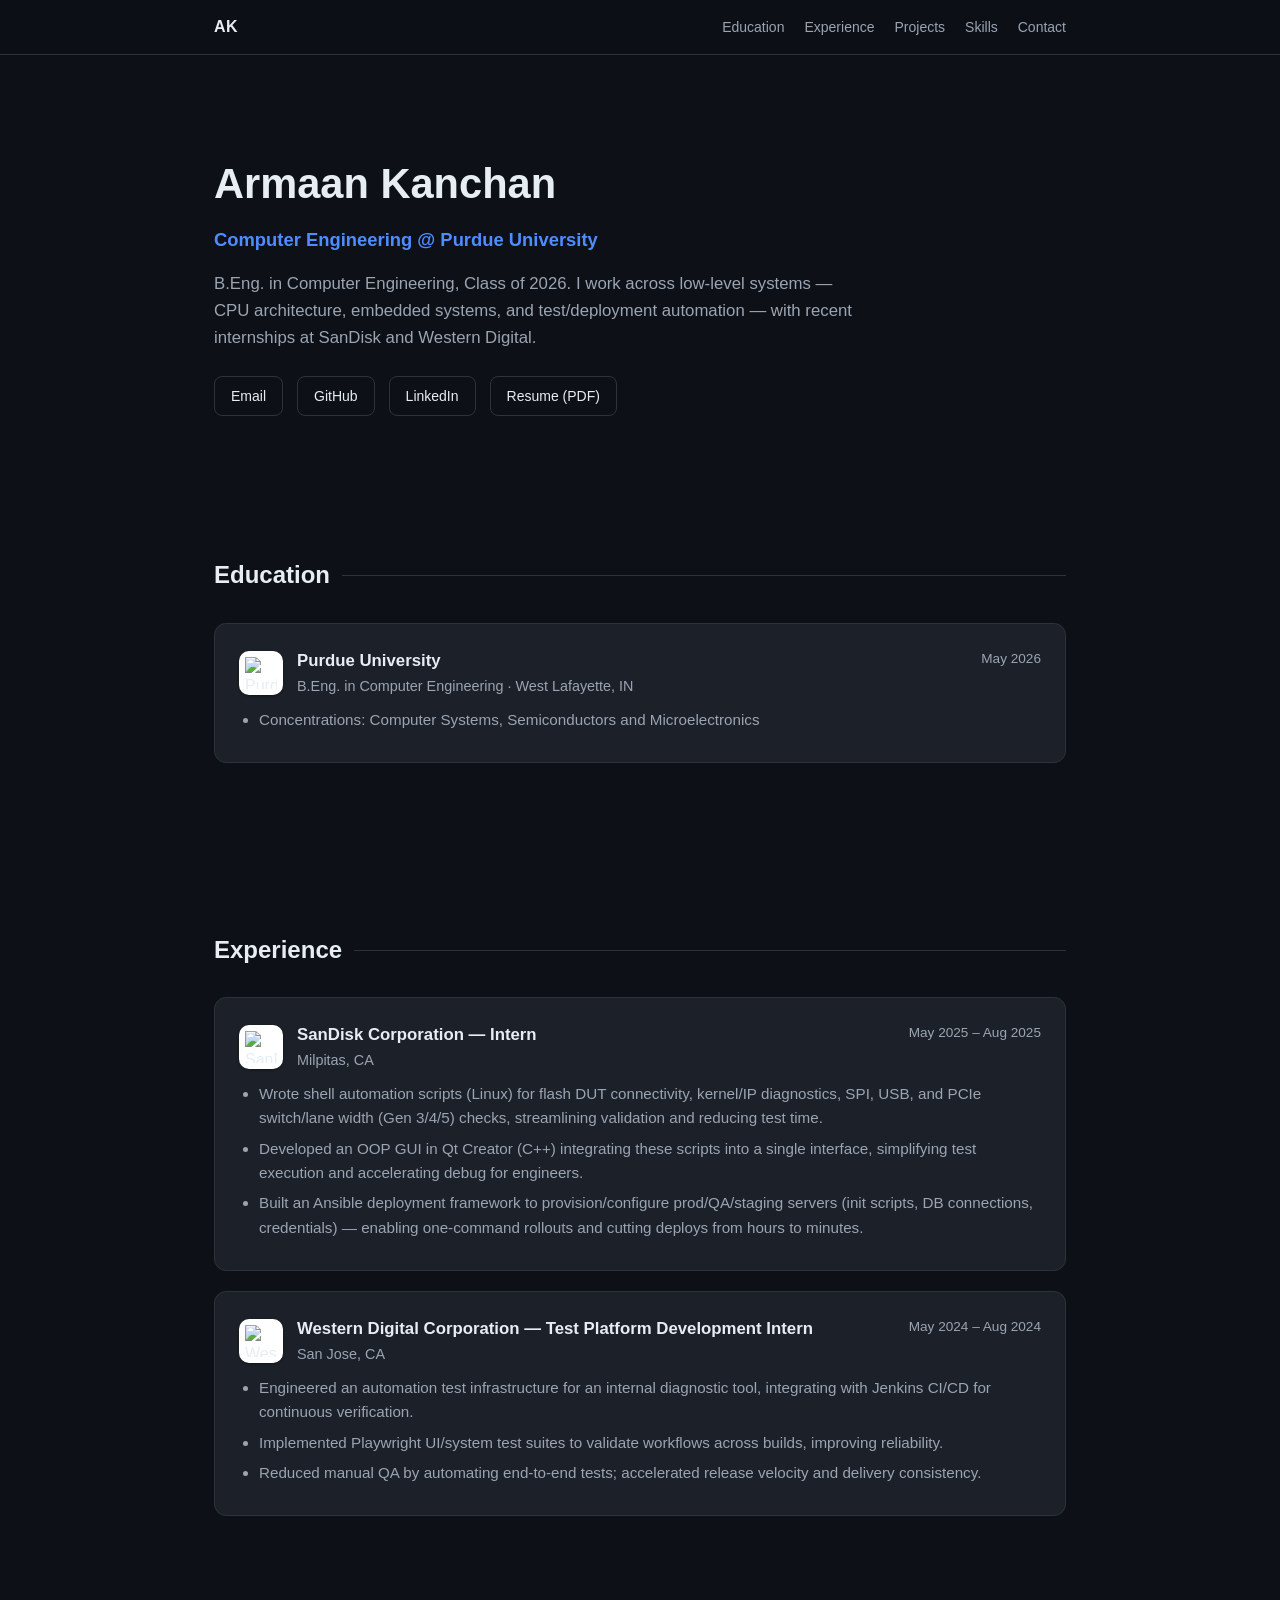
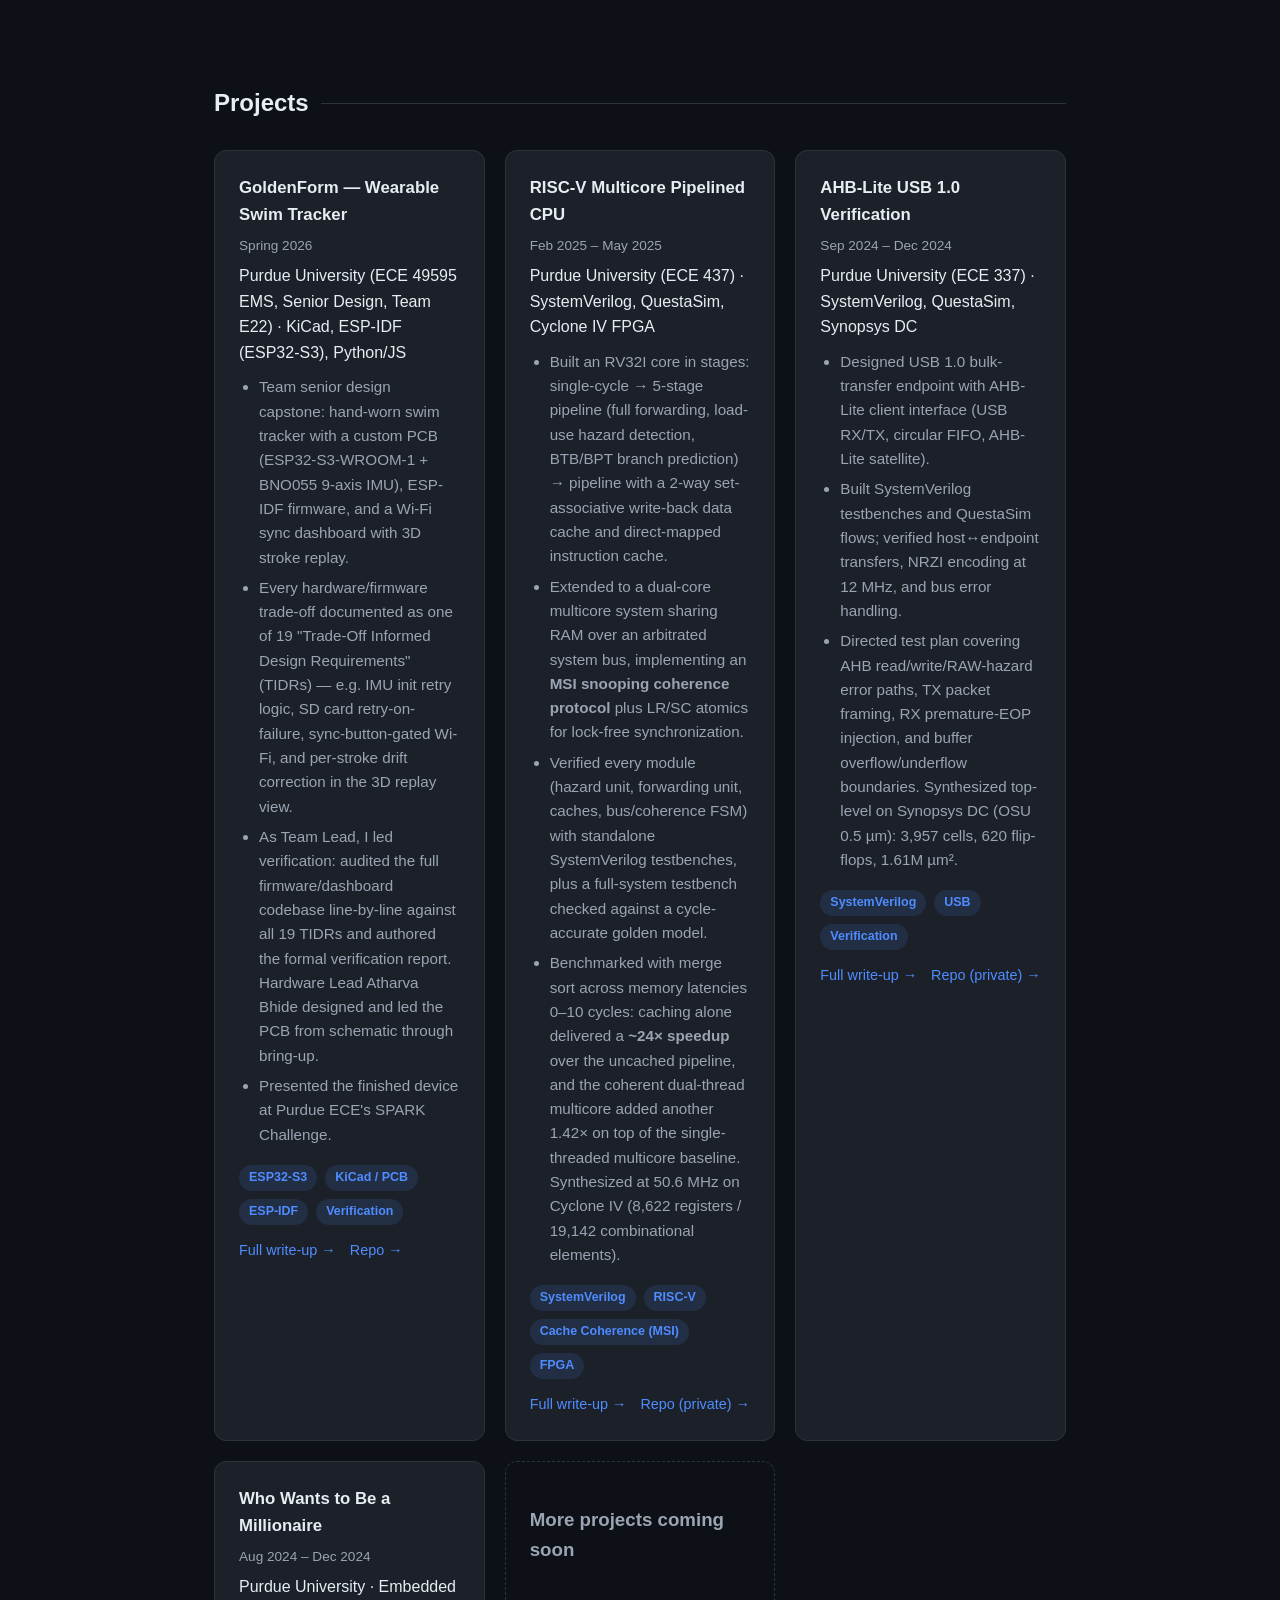
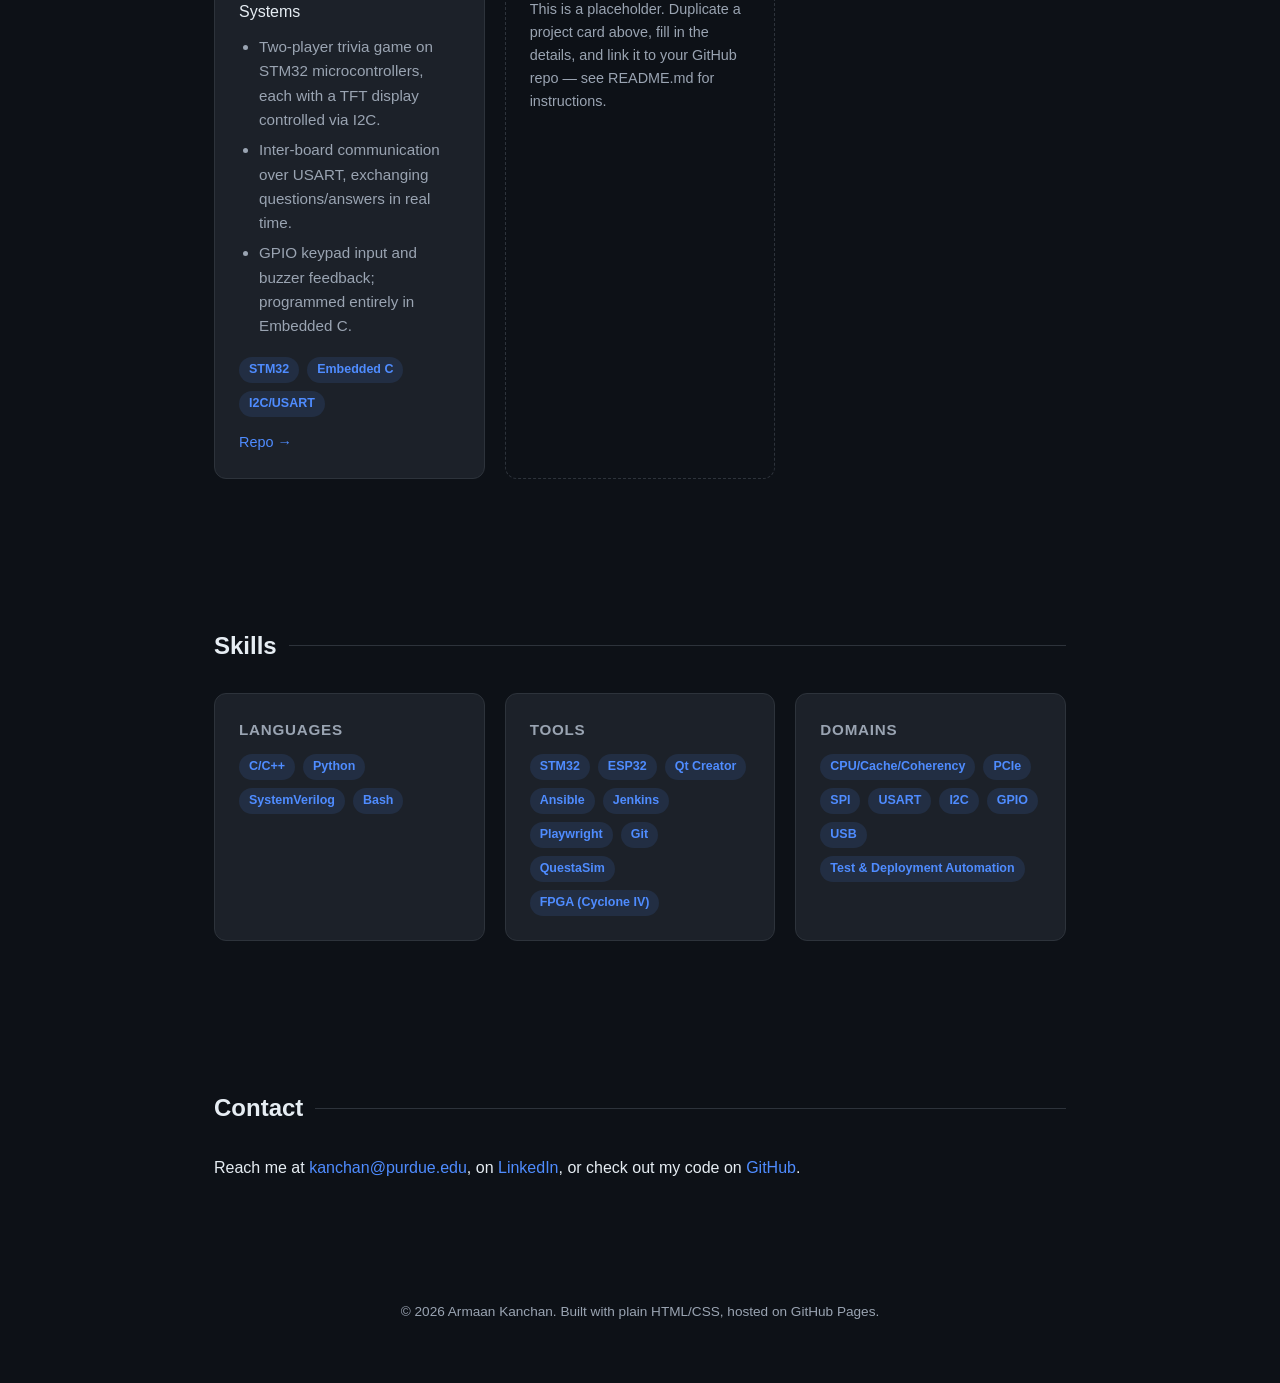
==== index.html @ b1dc1c3e "Add files via upload" ====
<!DOCTYPE html>
<html lang="en">
<head>
<meta charset="UTF-8">
<meta name="viewport" content="width=device-width, initial-scale=1.0">
<title>Armaan Kanchan — Computer Engineer</title>
<meta name="description" content="Portfolio of Armaan Kanchan, Computer Engineering student at Purdue University.">
<link rel="stylesheet" href="assets/css/site.css">
</head>
<body>

<header class="nav">
  <div class="nav-inner">
    <span class="brand">AK</span>
    <nav class="nav-links">
      <a href="#education">Education</a>
      <a href="#experience">Experience</a>
      <a href="projects/">Projects</a>
      <a href="#skills">Skills</a>
      <a href="#contact">Contact</a>
    </nav>
  </div>
</header>

<section class="hero">
  <h1>Armaan Kanchan</h1>
  <div class="role">Computer Engineering @ Purdue University</div>
  <p class="lead">
    B.Eng. in Computer Engineering, Class of 2026. I work across low-level systems —
    CPU architecture, embedded systems, and test/deployment automation — with recent
    internships at SanDisk and Western Digital.
  </p>
  <div class="contact-row">
    <a href="mailto:kanchan@purdue.edu">Email</a>
    <a href="https://github.com/AK17111" target="_blank" rel="noopener">GitHub</a>
    <a href="https://www.linkedin.com/in/armaan-kanchan-b5a1b11b2" target="_blank" rel="noopener">LinkedIn</a>
    <a href="./resume.pdf" target="_blank" rel="noopener">Resume (PDF)</a>
  </div>
</section>

<section id="education">
  <h2 class="section-title">Education</h2>

  <div class="card">
    <div class="card-head">
      <div class="card-head-main">
        <div class="logo-badge"><img src="https://upload.wikimedia.org/wikipedia/commons/3/35/Purdue_Boilermakers_logo.svg" alt="Purdue University logo"></div>
        <div>
          <h3>Purdue University</h3>
          <div class="place">B.Eng. in Computer Engineering · West Lafayette, IN</div>
        </div>
      </div>
      <div class="dates">May 2026</div>
    </div>
    <ul>
      <li>Concentrations: Computer Systems, Semiconductors and Microelectronics</li>
    </ul>
  </div>
</section>

<section id="experience">
  <h2 class="section-title">Experience</h2>

  <div class="card">
    <div class="card-head">
      <div class="card-head-main">
        <div class="logo-badge"><img src="https://upload.wikimedia.org/wikipedia/commons/5/5f/SanDisk_2024_logo.svg" alt="SanDisk logo"></div>
        <div>
          <h3>SanDisk Corporation — Intern</h3>
          <div class="place">Milpitas, CA</div>
        </div>
      </div>
      <div class="dates">May 2025 – Aug 2025</div>
    </div>
    <ul>
      <li>Wrote shell automation scripts (Linux) for flash DUT connectivity, kernel/IP diagnostics, SPI, USB, and PCIe switch/lane width (Gen 3/4/5) checks, streamlining validation and reducing test time.</li>
      <li>Developed an OOP GUI in Qt Creator (C++) integrating these scripts into a single interface, simplifying test execution and accelerating debug for engineers.</li>
      <li>Built an Ansible deployment framework to provision/configure prod/QA/staging servers (init scripts, DB connections, credentials) — enabling one-command rollouts and cutting deploys from hours to minutes.</li>
    </ul>
  </div>

  <div class="card">
    <div class="card-head">
      <div class="card-head-main">
        <div class="logo-badge"><img src="https://upload.wikimedia.org/wikipedia/commons/9/9c/WD_Logo.svg" alt="Western Digital logo"></div>
        <div>
          <h3>Western Digital Corporation — Test Platform Development Intern</h3>
          <div class="place">San Jose, CA</div>
        </div>
      </div>
      <div class="dates">May 2024 – Aug 2024</div>
    </div>
    <ul>
      <li>Engineered an automation test infrastructure for an internal diagnostic tool, integrating with Jenkins CI/CD for continuous verification.</li>
      <li>Implemented Playwright UI/system test suites to validate workflows across builds, improving reliability.</li>
      <li>Reduced manual QA by automating end-to-end tests; accelerated release velocity and delivery consistency.</li>
    </ul>
  </div>
</section>

<section id="projects">
  <h2 class="section-title">Projects</h2>
  <div class="projects-grid">

    <div class="card">
      <div class="card-head">
        <h3>GoldenForm — Wearable Swim Tracker</h3>
        <div class="dates">Spring 2026</div>
      </div>
      <div class="place">Purdue University (ECE 49595 EMS, Senior Design, Team E22) · KiCad, ESP-IDF (ESP32-S3), Python/JS</div>
      <ul>
        <li>Team senior design capstone: hand-worn swim tracker with a custom PCB (ESP32-S3-WROOM-1 + BNO055 9-axis IMU), ESP-IDF firmware, and a Wi-Fi sync dashboard with 3D stroke replay.</li>
        <li>Every hardware/firmware trade-off documented as one of 19 "Trade-Off Informed Design Requirements" (TIDRs) — e.g. IMU init retry logic, SD card retry-on-failure, sync-button-gated Wi-Fi, and per-stroke drift correction in the 3D replay view.</li>
        <li>As Team Lead, I led verification: audited the full firmware/dashboard codebase line-by-line against all 19 TIDRs and authored the formal verification report. Hardware Lead Atharva Bhide designed and led the PCB from schematic through bring-up.</li>
        <li>Presented the finished device at Purdue ECE's SPARK Challenge.</li>
      </ul>
      <div class="tags"><span class="tag">ESP32-S3</span><span class="tag">KiCad / PCB</span><span class="tag">ESP-IDF</span><span class="tag">Verification</span></div>
      <div class="project-links">
        <a href="projects/goldenform-swim-tracker/">Full write-up →</a>
        <a href="https://github.com/chaudhary-nikhil/E22_Senior_Design" target="_blank" rel="noopener">Repo →</a>
      </div>
    </div>

    <div class="card">
      <div class="card-head">
        <h3>RISC-V Multicore Pipelined CPU</h3>
        <div class="dates">Feb 2025 – May 2025</div>
      </div>
      <div class="place">Purdue University (ECE 437) · SystemVerilog, QuestaSim, Cyclone IV FPGA</div>
      <ul>
        <li>Built an RV32I core in stages: single-cycle → 5-stage pipeline (full forwarding, load-use hazard detection, BTB/BPT branch prediction) → pipeline with a 2-way set-associative write-back data cache and direct-mapped instruction cache.</li>
        <li>Extended to a dual-core multicore system sharing RAM over an arbitrated system bus, implementing an <strong>MSI snooping coherence protocol</strong> plus LR/SC atomics for lock-free synchronization.</li>
        <li>Verified every module (hazard unit, forwarding unit, caches, bus/coherence FSM) with standalone SystemVerilog testbenches, plus a full-system testbench checked against a cycle-accurate golden model.</li>
        <li>Benchmarked with merge sort across memory latencies 0–10 cycles: caching alone delivered a <strong>~24× speedup</strong> over the uncached pipeline, and the coherent dual-thread multicore added another 1.42× on top of the single-threaded multicore baseline. Synthesized at 50.6 MHz on Cyclone IV (8,622 registers / 19,142 combinational elements).</li>
      </ul>
      <div class="tags"><span class="tag">SystemVerilog</span><span class="tag">RISC-V</span><span class="tag">Cache Coherence (MSI)</span><span class="tag">FPGA</span></div>
      <div class="project-links">
        <a href="projects/riscv-multicore-cpu/">Full write-up →</a>
        <a href="https://github.com/AK17111/riscv-multicore-cpu" target="_blank" rel="noopener">Repo (private) →</a>
      </div>
    </div>

    <div class="card">
      <div class="card-head">
        <h3>AHB-Lite USB 1.0 Verification</h3>
        <div class="dates">Sep 2024 – Dec 2024</div>
      </div>
      <div class="place">Purdue University (ECE 337) · SystemVerilog, QuestaSim, Synopsys DC</div>
      <ul>
        <li>Designed USB 1.0 bulk-transfer endpoint with AHB-Lite client interface (USB RX/TX, circular FIFO, AHB-Lite satellite).</li>
        <li>Built SystemVerilog testbenches and QuestaSim flows; verified host↔endpoint transfers, NRZI encoding at 12 MHz, and bus error handling.</li>
        <li>Directed test plan covering AHB read/write/RAW-hazard error paths, TX packet framing, RX premature-EOP injection, and buffer overflow/underflow boundaries. Synthesized top-level on Synopsys DC (OSU 0.5 µm): 3,957 cells, 620 flip-flops, 1.61M µm².</li>
      </ul>
      <div class="tags"><span class="tag">SystemVerilog</span><span class="tag">USB</span><span class="tag">Verification</span></div>
      <div class="project-links">
        <a href="projects/ahb-lite-usb/">Full write-up →</a>
        <a href="https://github.com/AkshathRaghav/usb-cdl" target="_blank" rel="noopener">Repo (private) →</a>
      </div>
    </div>

    <div class="card">
      <div class="card-head">
        <h3>Who Wants to Be a Millionaire</h3>
        <div class="dates">Aug 2024 – Dec 2024</div>
      </div>
      <div class="place">Purdue University · Embedded Systems</div>
      <ul>
        <li>Two-player trivia game on STM32 microcontrollers, each with a TFT display controlled via I2C.</li>
        <li>Inter-board communication over USART, exchanging questions/answers in real time.</li>
        <li>GPIO keypad input and buzzer feedback; programmed entirely in Embedded C.</li>
      </ul>
      <div class="tags"><span class="tag">STM32</span><span class="tag">Embedded C</span><span class="tag">I2C/USART</span></div>
      <!-- TODO: replace # with your actual GitHub repo link once pushed -->
      <div class="project-links"><a href="#" target="_blank" rel="noopener">Repo →</a></div>
    </div>

    <!--
      ADD MORE PROJECTS HERE.
      Copy one of the <div class="card"> blocks above, edit the title/dates/bullets/tags,
      and set the href in project-links to your real GitHub repo URL.
      See the README in this repo for step-by-step instructions.
    -->
    <div class="card placeholder-card">
      <h3>More projects coming soon</h3>
      <p style="color:var(--text-dim);font-size:0.9rem;">
        This is a placeholder. Duplicate a project card above, fill in the details,
        and link it to your GitHub repo — see README.md for instructions.
      </p>
    </div>

  </div>
</section>

<section id="skills">
  <h2 class="section-title">Skills</h2>
  <div class="skills-grid">
    <div class="card">
      <h3>Languages</h3>
      <div class="tags">
        <span class="tag">C/C++</span><span class="tag">Python</span>
        <span class="tag">SystemVerilog</span><span class="tag">Bash</span>
      </div>
    </div>
    <div class="card">
      <h3>Tools</h3>
      <div class="tags">
        <span class="tag">STM32</span><span class="tag">ESP32</span><span class="tag">Qt Creator</span>
        <span class="tag">Ansible</span><span class="tag">Jenkins</span><span class="tag">Playwright</span>
        <span class="tag">Git</span><span class="tag">QuestaSim</span><span class="tag">FPGA (Cyclone IV)</span>
      </div>
    </div>
    <div class="card">
      <h3>Domains</h3>
      <div class="tags">
        <span class="tag">CPU/Cache/Coherency</span><span class="tag">PCIe</span><span class="tag">SPI</span>
        <span class="tag">USART</span><span class="tag">I2C</span><span class="tag">GPIO</span>
        <span class="tag">USB</span><span class="tag">Test & Deployment Automation</span>
      </div>
    </div>
  </div>
</section>

<section id="contact">
  <h2 class="section-title">Contact</h2>
  <p>
    Reach me at <a href="mailto:kanchan@purdue.edu">kanchan@purdue.edu</a>,
    on <a href="https://www.linkedin.com/in/armaan-kanchan-b5a1b11b2" target="_blank" rel="noopener">LinkedIn</a>,
    or check out my code on <a href="https://github.com/AK17111" target="_blank" rel="noopener">GitHub</a>.
  </p>
</section>

<footer>
  © <span id="year"></span> Armaan Kanchan. Built with plain HTML/CSS, hosted on GitHub Pages.
</footer>

<script>
  document.getElementById('year').textContent = new Date().getFullYear();
</script>

</body>
</html>
---- assets/css/site.css ----
:root{
  --bg:#0d1117;
  --bg-alt:#161b22;
  --card:#1c2129;
  --border:#2d333b;
  --text:#e6edf3;
  --text-dim:#9aa4b2;
  --accent:#4f8cff;
  --accent-soft:rgba(79,140,255,0.12);
  --max-w:900px;
  --max-w-article:820px;
}
*{box-sizing:border-box;}
html{scroll-behavior:smooth;}
body{
  margin:0;
  background:var(--bg);
  color:var(--text);
  font-family:-apple-system,BlinkMacSystemFont,"Segoe UI",Roboto,Helvetica,Arial,sans-serif;
  line-height:1.6;
}
a{color:var(--accent);text-decoration:none;}
a:hover{text-decoration:underline;}

header.nav{
  position:sticky;top:0;z-index:10;
  background:rgba(13,17,23,0.85);
  backdrop-filter:blur(8px);
  border-bottom:1px solid var(--border);
}
.nav-inner{
  max-width:var(--max-w);margin:0 auto;
  padding:14px 24px;
  display:flex;justify-content:space-between;align-items:center;
}
.nav-inner .brand{font-weight:700;letter-spacing:.5px;}
.nav-links{display:flex;gap:20px;font-size:14px;}
.nav-links a{color:var(--text-dim);}
.nav-links a:hover, .nav-links a.active{color:var(--text);}

section{
  max-width:var(--max-w);
  margin:0 auto;
  padding:64px 24px;
}

.hero{
  padding-top:96px;padding-bottom:56px;
  text-align:left;
}
.hero h1{
  font-size:2.6rem;margin:0 0 8px;
}
.hero .role{
  color:var(--accent);font-size:1.15rem;font-weight:600;margin-bottom:16px;
}
.hero p.lead{
  color:var(--text-dim);max-width:640px;font-size:1.05rem;
}
.contact-row{
  display:flex;flex-wrap:wrap;gap:14px;margin-top:24px;
}
.contact-row a{
  border:1px solid var(--border);
  padding:8px 16px;border-radius:8px;
  font-size:14px;color:var(--text);
}
.contact-row a:hover{background:var(--accent-soft);border-color:var(--accent);text-decoration:none;}

h2.section-title{
  font-size:1.5rem;
  margin-bottom:28px;
  display:flex;align-items:center;gap:12px;
}
h2.section-title::after{
  content:"";flex:1;height:1px;background:var(--border);
}

.card{
  background:var(--card);
  border:1px solid var(--border);
  border-radius:12px;
  padding:24px;
  margin-bottom:20px;
}
.card-head{
  display:flex;justify-content:space-between;flex-wrap:wrap;gap:6px;
  margin-bottom:6px;
}
.card-head h3{margin:0;font-size:1.05rem;}
.card-head .place{color:var(--text-dim);font-size:0.9rem;}
.card-head .dates{color:var(--text-dim);font-size:0.85rem;white-space:nowrap;}

.card-head-main{
  display:flex;align-items:center;gap:14px;
}
.logo-badge{
  flex:none;
  width:44px;height:44px;
  background:#fff;
  border-radius:10px;
  display:flex;align-items:center;justify-content:center;
  padding:6px;
  box-shadow:0 1px 3px rgba(0,0,0,0.4);
}
.logo-badge img{
  width:100%;height:100%;object-fit:contain;
}
.card ul{margin:10px 0 0;padding-left:20px;color:var(--text-dim);font-size:0.95rem;}
.card ul li{margin-bottom:6px;}

.tags{display:flex;flex-wrap:wrap;gap:8px;margin-top:12px;}
.tag{
  background:var(--accent-soft);
  color:var(--accent);
  font-size:0.78rem;
  padding:3px 10px;
  border-radius:999px;
  font-weight:600;
}

.project-links{margin-top:14px;display:flex;gap:14px;flex-wrap:wrap;font-size:0.9rem;}

.projects-grid{
  display:grid;
  grid-template-columns:repeat(auto-fit,minmax(260px,1fr));
  gap:20px;
}
.projects-grid .card{margin-bottom:0;display:flex;flex-direction:column;}

.placeholder-card{
  border:1px dashed var(--border);
  background:transparent;
}
.placeholder-card h3{color:var(--text-dim);}

.skills-grid{
  display:grid;
  grid-template-columns:repeat(auto-fit,minmax(220px,1fr));
  gap:20px;
}
.skills-grid .card{margin-bottom:0;}
.skills-grid h3{margin:0 0 12px;font-size:0.95rem;color:var(--text-dim);text-transform:uppercase;letter-spacing:.05em;}

footer{
  text-align:center;
  padding:40px 24px 60px;
  color:var(--text-dim);
  font-size:0.85rem;
}

@media (max-width:600px){
  .hero h1{font-size:2rem;}
  .nav-links{gap:12px;font-size:13px;}
}

/* ---------- Project listing page ---------- */
.page-header{
  max-width:var(--max-w);
  margin:0 auto;
  padding:56px 24px 8px;
}
.page-header h1{font-size:2.2rem;margin:0 0 8px;}
.page-header p{color:var(--text-dim);margin:0;}

.project-card{
  background:var(--card);
  border:1px solid var(--border);
  border-radius:12px;
  overflow:hidden;
  display:flex;flex-direction:column;
  transition:border-color .15s ease, transform .15s ease;
}
.project-card:hover{border-color:var(--accent);transform:translateY(-2px);}
.project-card a.project-card-link{color:inherit;text-decoration:none;display:flex;flex-direction:column;height:100%;}
.project-card .thumb{
  height:150px;
  background:var(--bg-alt);
  display:flex;align-items:center;justify-content:center;
  border-bottom:1px solid var(--border);
  overflow:hidden;
}
.project-card .thumb img{width:100%;height:100%;object-fit:contain;padding:16px;}
.project-card .body{padding:18px 20px;flex:1;display:flex;flex-direction:column;}
.project-card h3{margin:0 0 8px;font-size:1.1rem;}
.project-card p{margin:0;color:var(--text-dim);font-size:0.92rem;flex:1;}
.project-card .meta{margin-top:14px;font-size:0.78rem;color:var(--text-dim);}

/* ---------- Project detail / article page ---------- */
.article-header{
  max-width:var(--max-w-article);
  margin:0 auto;
  padding:56px 24px 0;
}
.breadcrumb{font-size:0.85rem;color:var(--text-dim);margin-bottom:18px;}
.breadcrumb a{color:var(--text-dim);}
.breadcrumb a:hover{color:var(--accent);}
.article-header h1{font-size:2.1rem;margin:0 0 10px;}
.article-header .subtitle{color:var(--accent);font-size:1.05rem;font-weight:600;margin-bottom:14px;}
.article-header .meta-row{
  display:flex;flex-wrap:wrap;gap:10px;
  color:var(--text-dim);font-size:0.85rem;
  margin-bottom:8px;
}
.article-header .meta-row span{
  border:1px solid var(--border);
  border-radius:999px;
  padding:3px 12px;
}

.article{
  max-width:var(--max-w-article);
  margin:0 auto;
  padding:24px 24px 80px;
}
.article h2{
  font-size:1.4rem;
  margin:48px 0 16px;
  padding-top:8px;
  border-top:1px solid var(--border);
}
.article h2:first-child{border-top:none;margin-top:0;}
.article h3{font-size:1.1rem;margin:28px 0 12px;color:var(--text);}
.article p{color:var(--text-dim);margin:0 0 16px;}
.article ul, .article ol{color:var(--text-dim);padding-left:22px;margin:0 0 16px;}
.article li{margin-bottom:8px;}
.article li a{color:var(--accent);}
.article strong{color:var(--text);}
.article code{
  background:var(--bg-alt);
  border:1px solid var(--border);
  border-radius:4px;
  padding:1px 6px;
  font-size:0.88em;
  color:var(--text);
}

.notice{
  background:var(--bg-alt);
  border:1px solid var(--border);
  border-left:3px solid var(--accent);
  border-radius:8px;
  padding:14px 18px;
  color:var(--text-dim);
  font-size:0.92rem;
  margin:0 0 28px;
}
.notice a{color:var(--accent);}

figure{margin:24px 0;}
figure img{
  width:100%;
  border-radius:8px;
  border:1px solid var(--border);
  background:#fff;
  display:block;
}
figcaption{
  text-align:center;
  color:var(--text-dim);
  font-size:0.85rem;
  margin-top:10px;
}

.table-wrap{overflow-x:auto;margin:0 0 24px;}
table{
  width:100%;
  border-collapse:collapse;
  font-size:0.88rem;
}
table caption{
  text-align:left;
  color:var(--text-dim);
  font-size:0.85rem;
  margin-bottom:8px;
  caption-side:top;
}
th, td{
  border:1px solid var(--border);
  padding:8px 12px;
  text-align:left;
  white-space:nowrap;
}
th{
  background:var(--bg-alt);
  color:var(--text);
  font-weight:600;
}
td{color:var(--text-dim);}
tr:nth-child(even) td{background:rgba(255,255,255,0.02);}

.stat-grid{
  display:grid;
  grid-template-columns:repeat(auto-fit,minmax(150px,1fr));
  gap:14px;
  margin:0 0 24px;
}
.stat{
  background:var(--card);
  border:1px solid var(--border);
  border-radius:10px;
  padding:16px;
}
.stat .num{font-size:1.4rem;font-weight:700;color:var(--accent);}
.stat .label{font-size:0.78rem;color:var(--text-dim);margin-top:4px;}

.module-table code{white-space:nowrap;}

.back-link{
  display:inline-block;
  margin:0 0 8px;
}
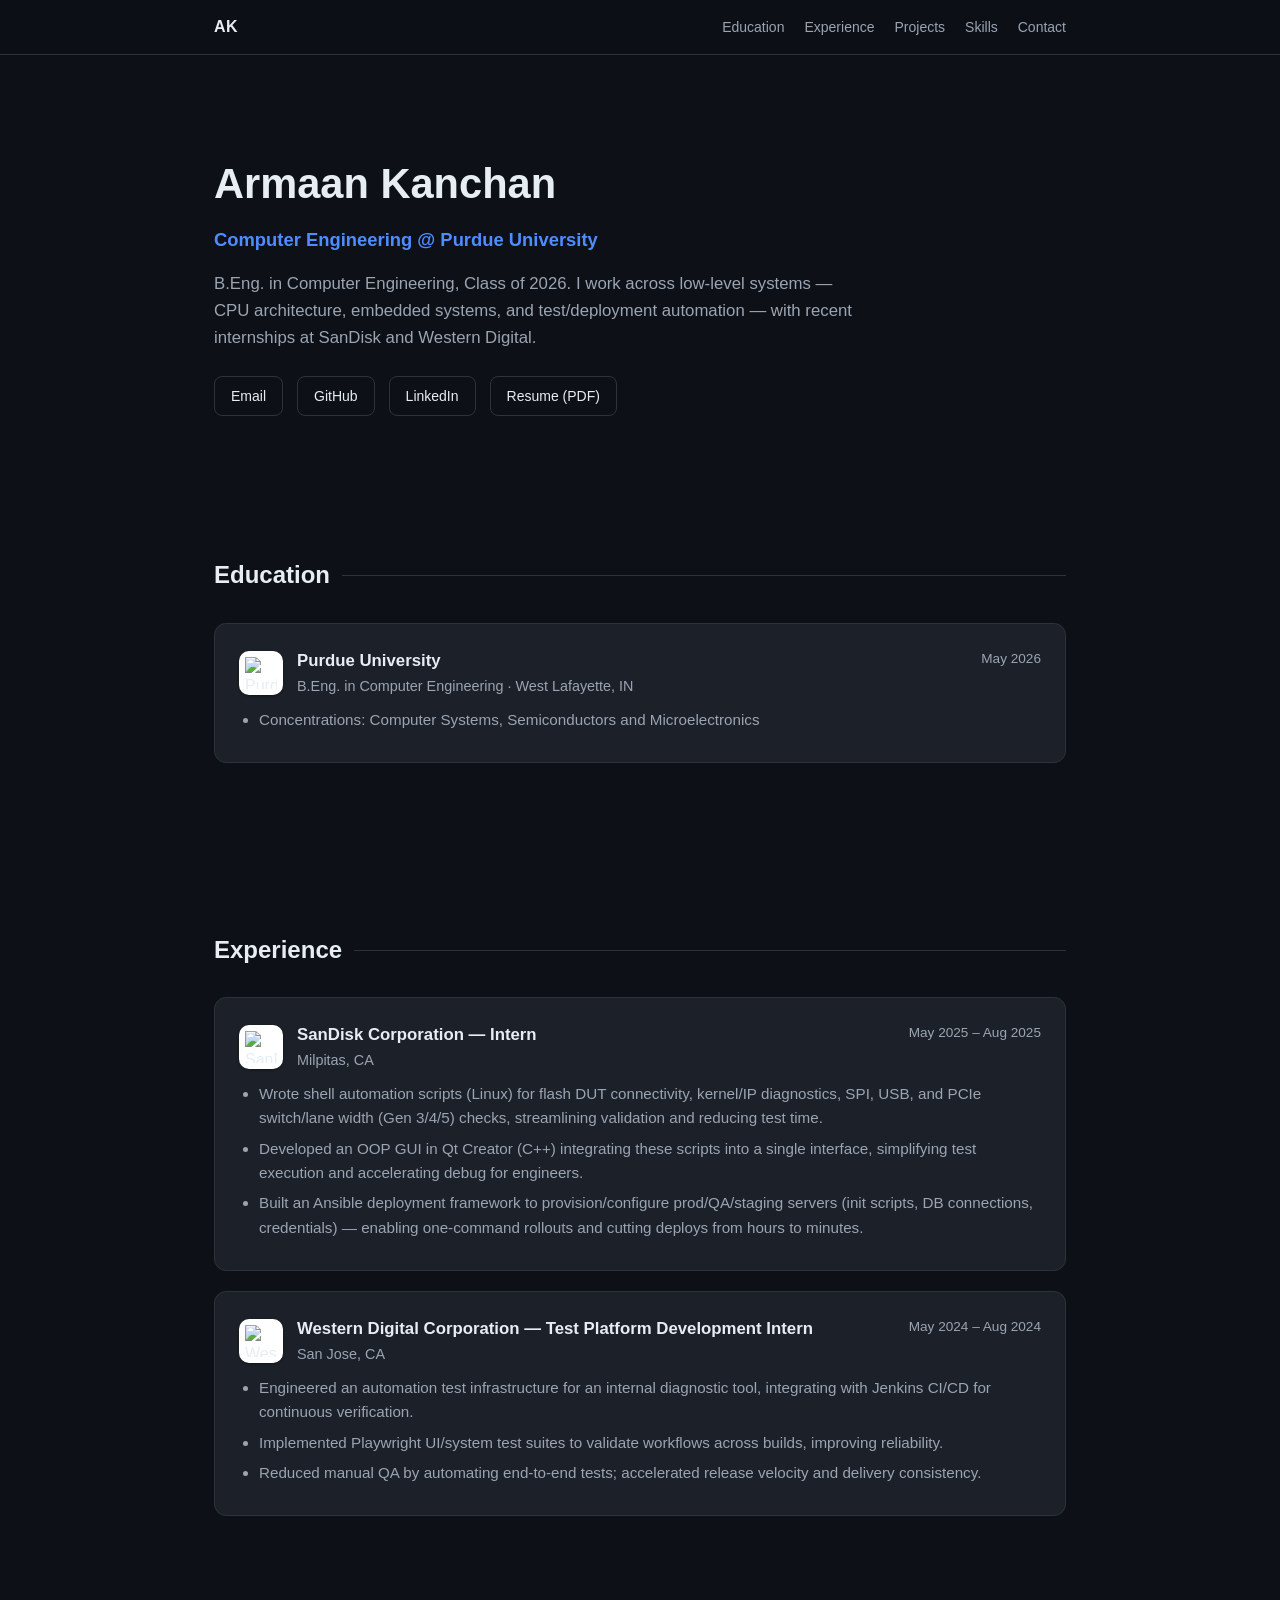
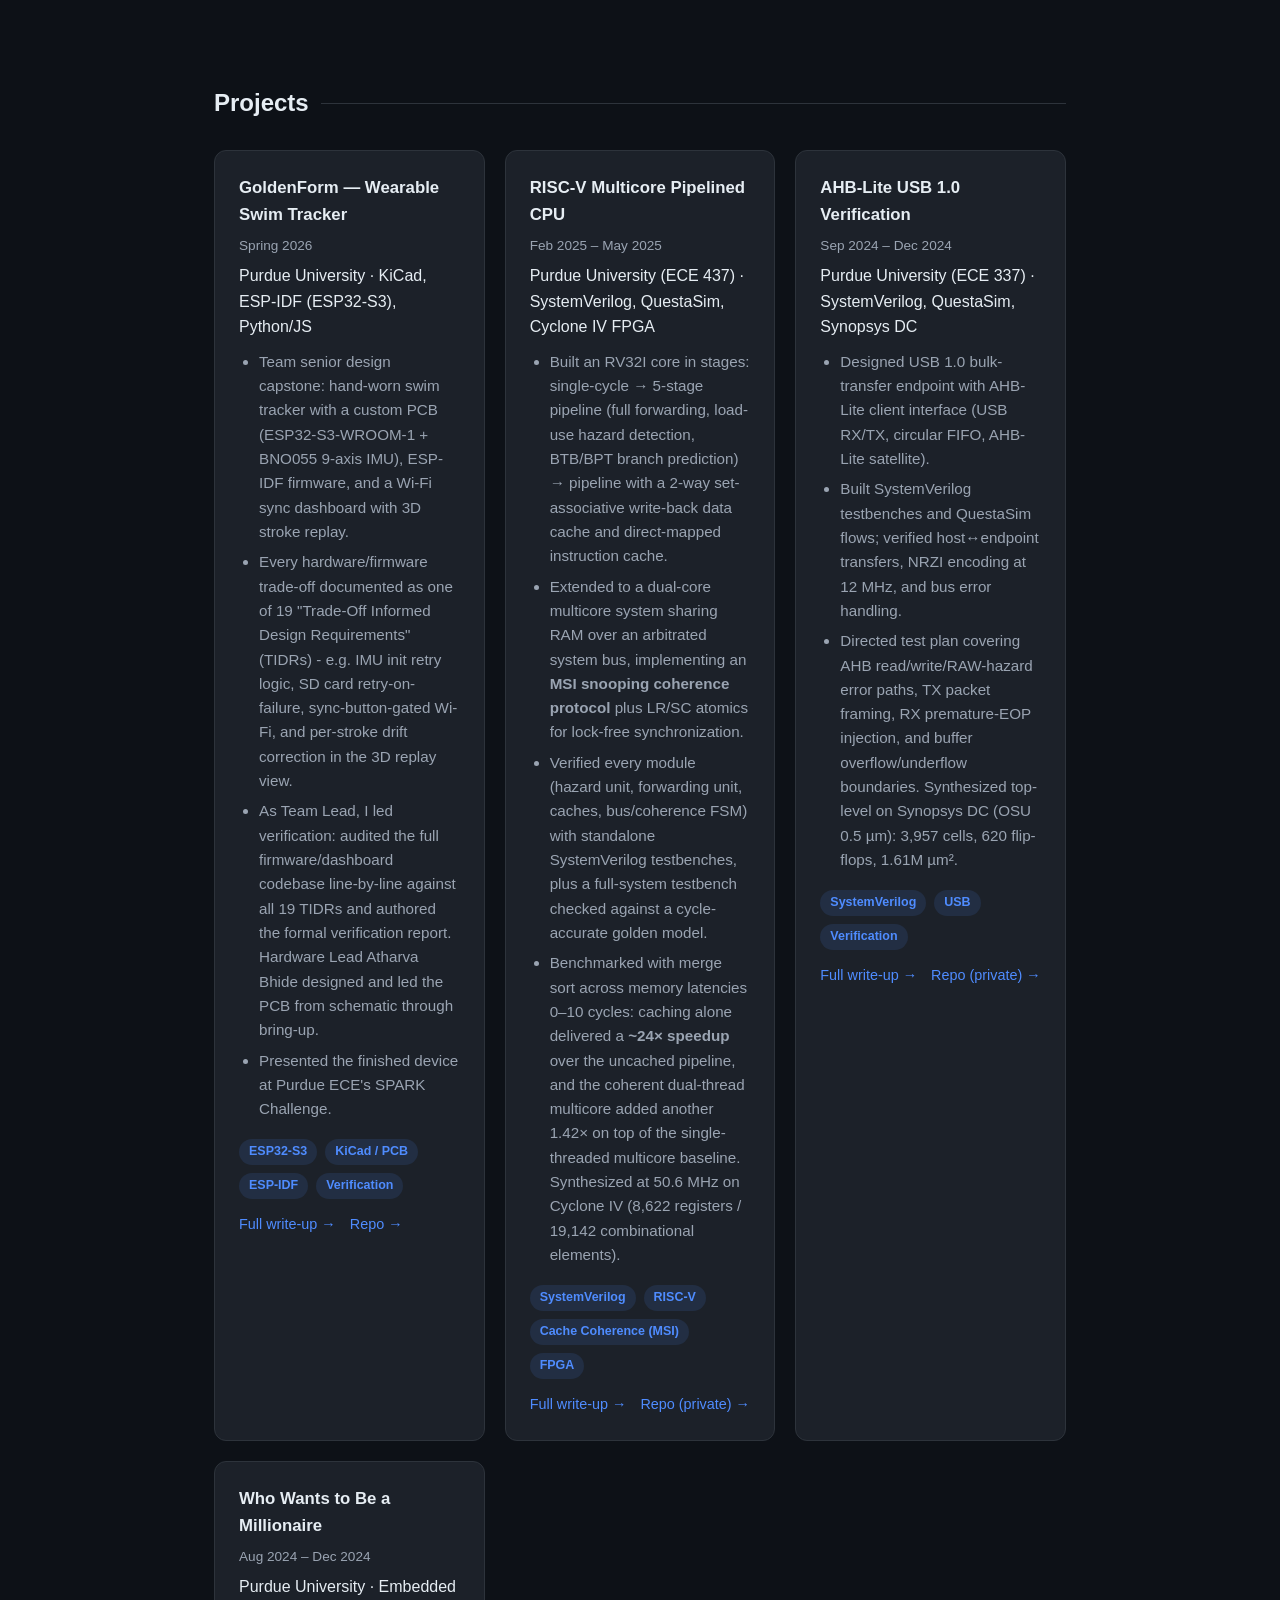
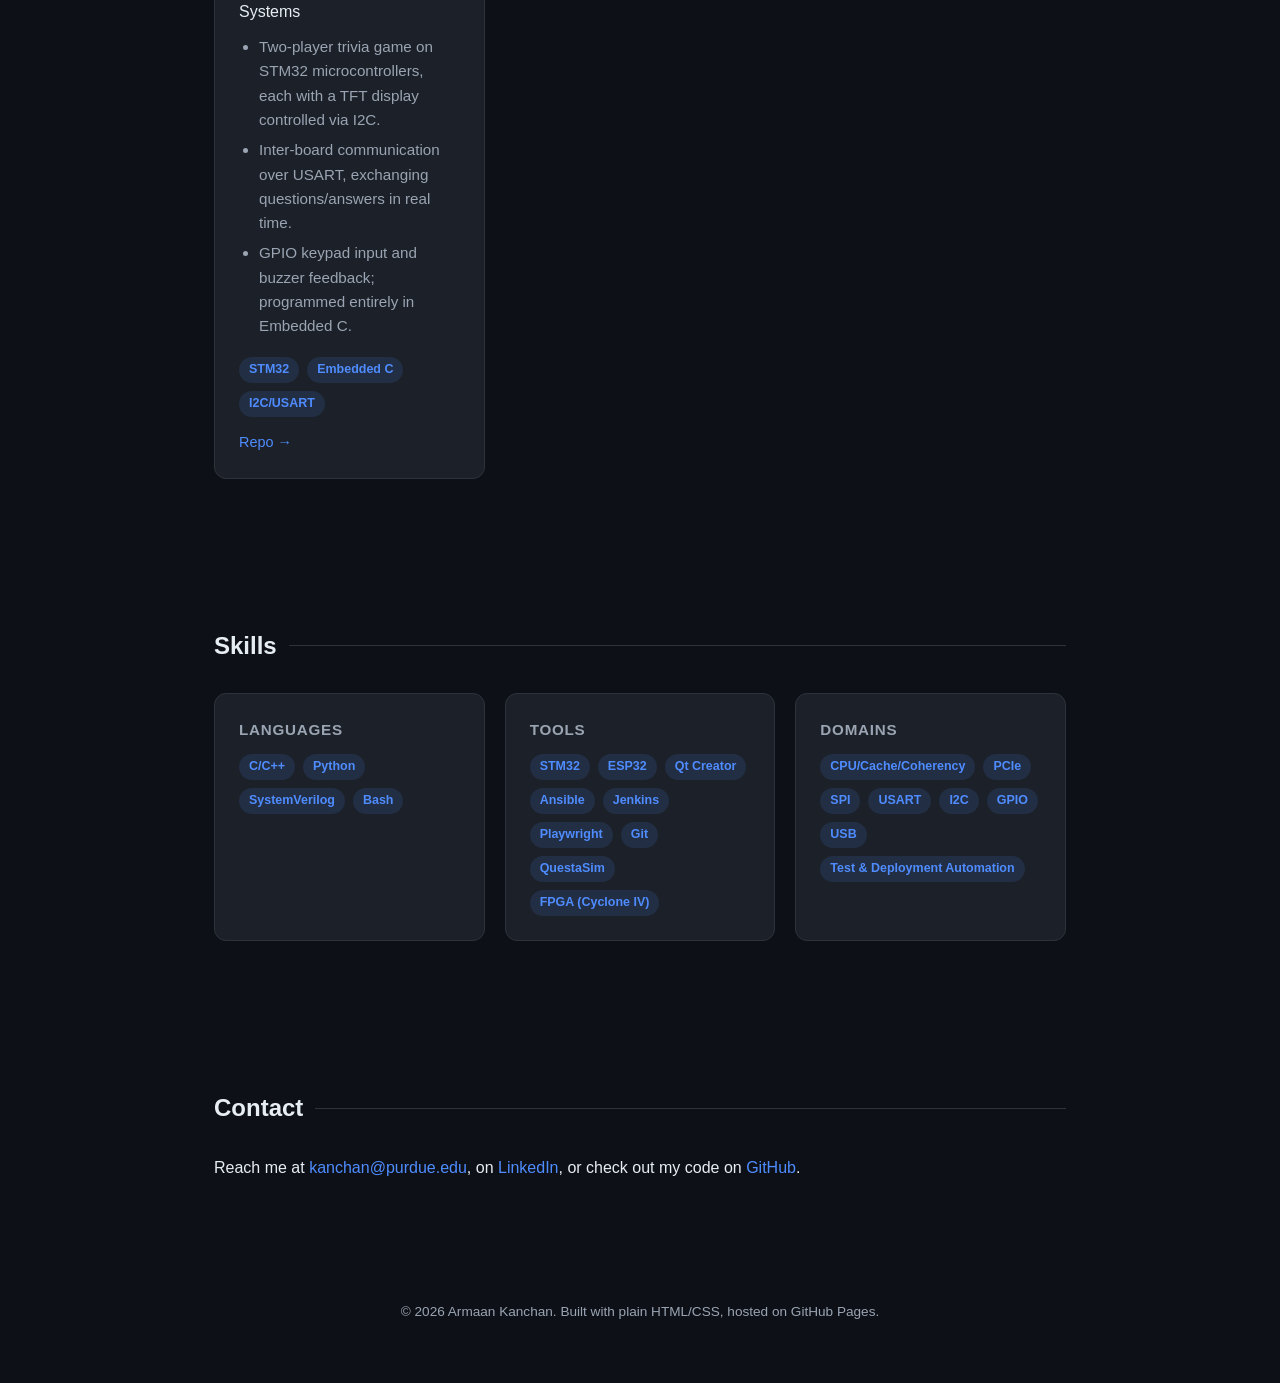
==== commit 15349b3e: "Update index.html" ====
--- a/index.html
+++ b/index.html
@@ -107,10 +107,10 @@
         <h3>GoldenForm — Wearable Swim Tracker</h3>
         <div class="dates">Spring 2026</div>
       </div>
-      <div class="place">Purdue University (ECE 49595 EMS, Senior Design, Team E22) · KiCad, ESP-IDF (ESP32-S3), Python/JS</div>
+      <div class="place">Purdue University · KiCad, ESP-IDF (ESP32-S3), Python/JS</div>
       <ul>
         <li>Team senior design capstone: hand-worn swim tracker with a custom PCB (ESP32-S3-WROOM-1 + BNO055 9-axis IMU), ESP-IDF firmware, and a Wi-Fi sync dashboard with 3D stroke replay.</li>
-        <li>Every hardware/firmware trade-off documented as one of 19 "Trade-Off Informed Design Requirements" (TIDRs) — e.g. IMU init retry logic, SD card retry-on-failure, sync-button-gated Wi-Fi, and per-stroke drift correction in the 3D replay view.</li>
+        <li>Every hardware/firmware trade-off documented as one of 19 "Trade-Off Informed Design Requirements" (TIDRs) - e.g. IMU init retry logic, SD card retry-on-failure, sync-button-gated Wi-Fi, and per-stroke drift correction in the 3D replay view.</li>
         <li>As Team Lead, I led verification: audited the full firmware/dashboard codebase line-by-line against all 19 TIDRs and authored the formal verification report. Hardware Lead Atharva Bhide designed and led the PCB from schematic through bring-up.</li>
         <li>Presented the finished device at Purdue ECE's SPARK Challenge.</li>
       </ul>
@@ -174,19 +174,7 @@
       <div class="project-links"><a href="#" target="_blank" rel="noopener">Repo →</a></div>
     </div>
 
-    <!--
-      ADD MORE PROJECTS HERE.
-      Copy one of the <div class="card"> blocks above, edit the title/dates/bullets/tags,
-      and set the href in project-links to your real GitHub repo URL.
-      See the README in this repo for step-by-step instructions.
-    -->
-    <div class="card placeholder-card">
-      <h3>More projects coming soon</h3>
-      <p style="color:var(--text-dim);font-size:0.9rem;">
-        This is a placeholder. Duplicate a project card above, fill in the details,
-        and link it to your GitHub repo — see README.md for instructions.
-      </p>
-    </div>
+
 
   </div>
 </section>
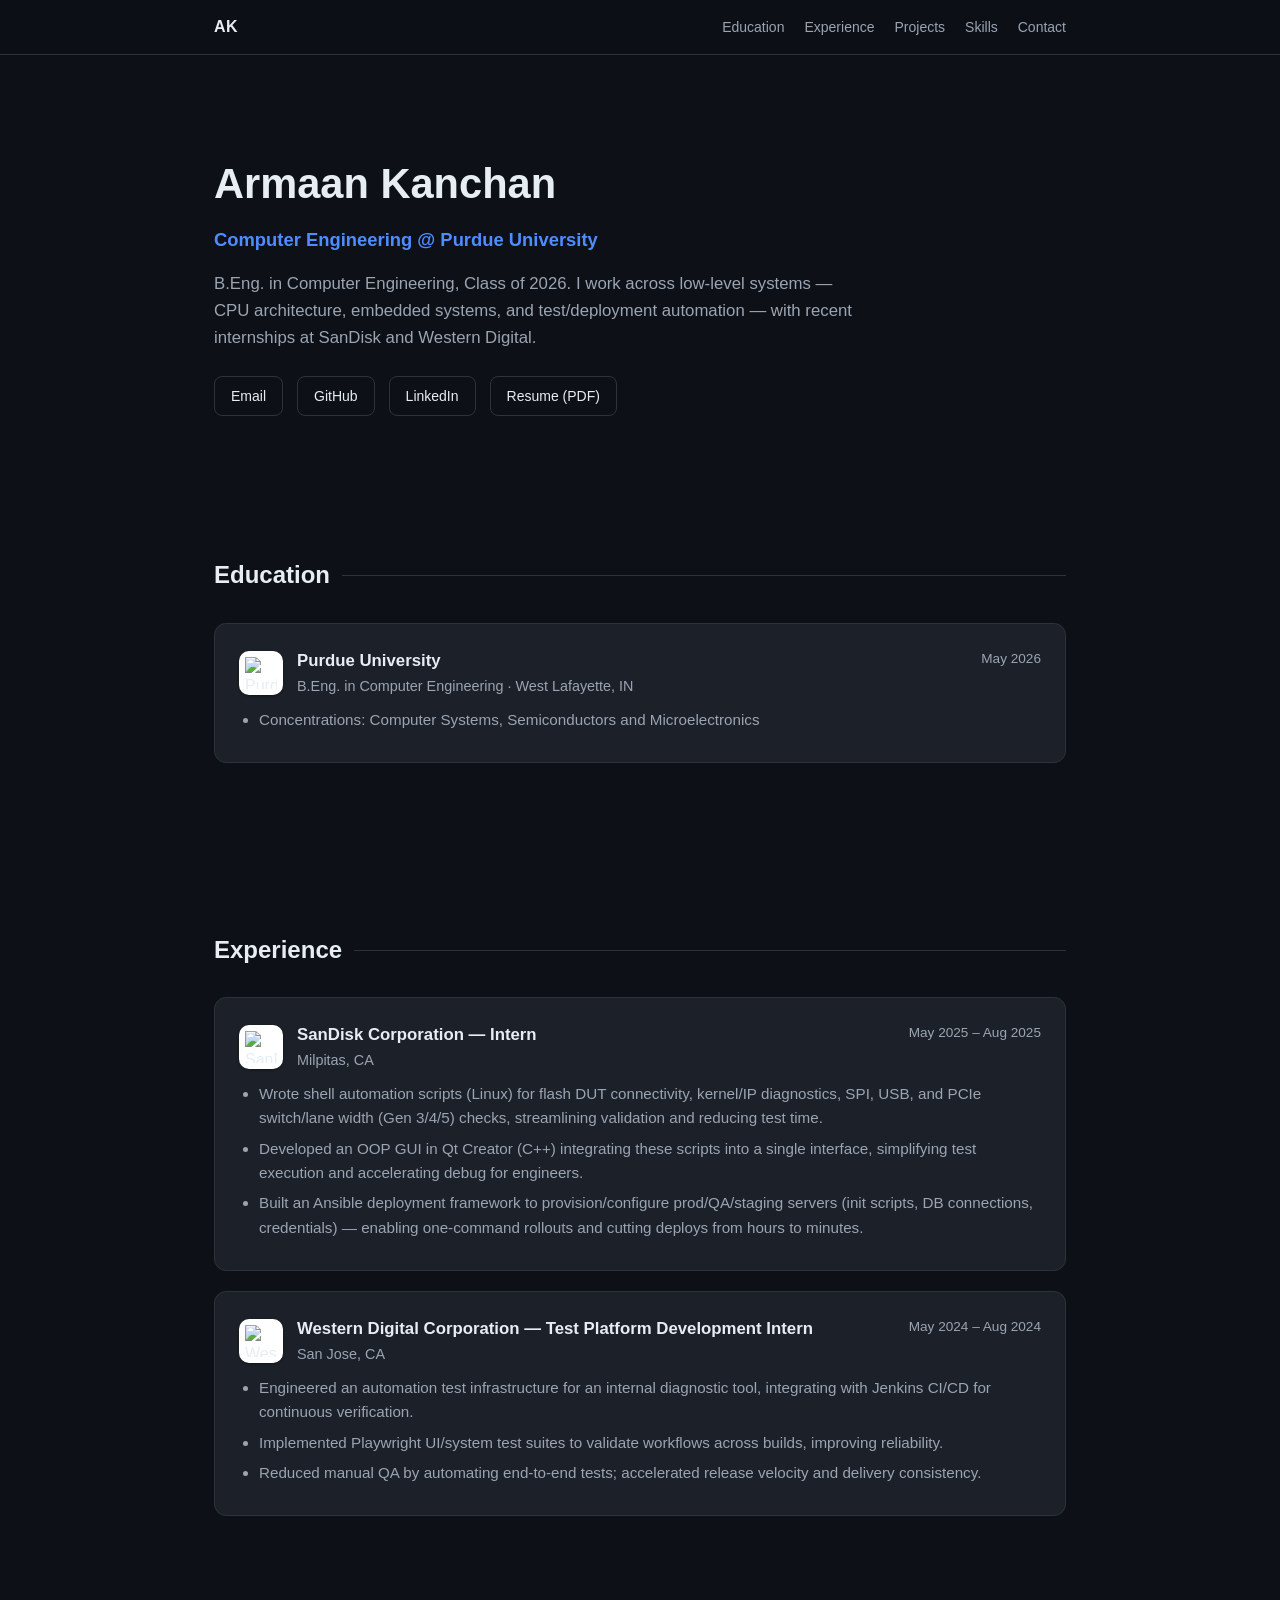
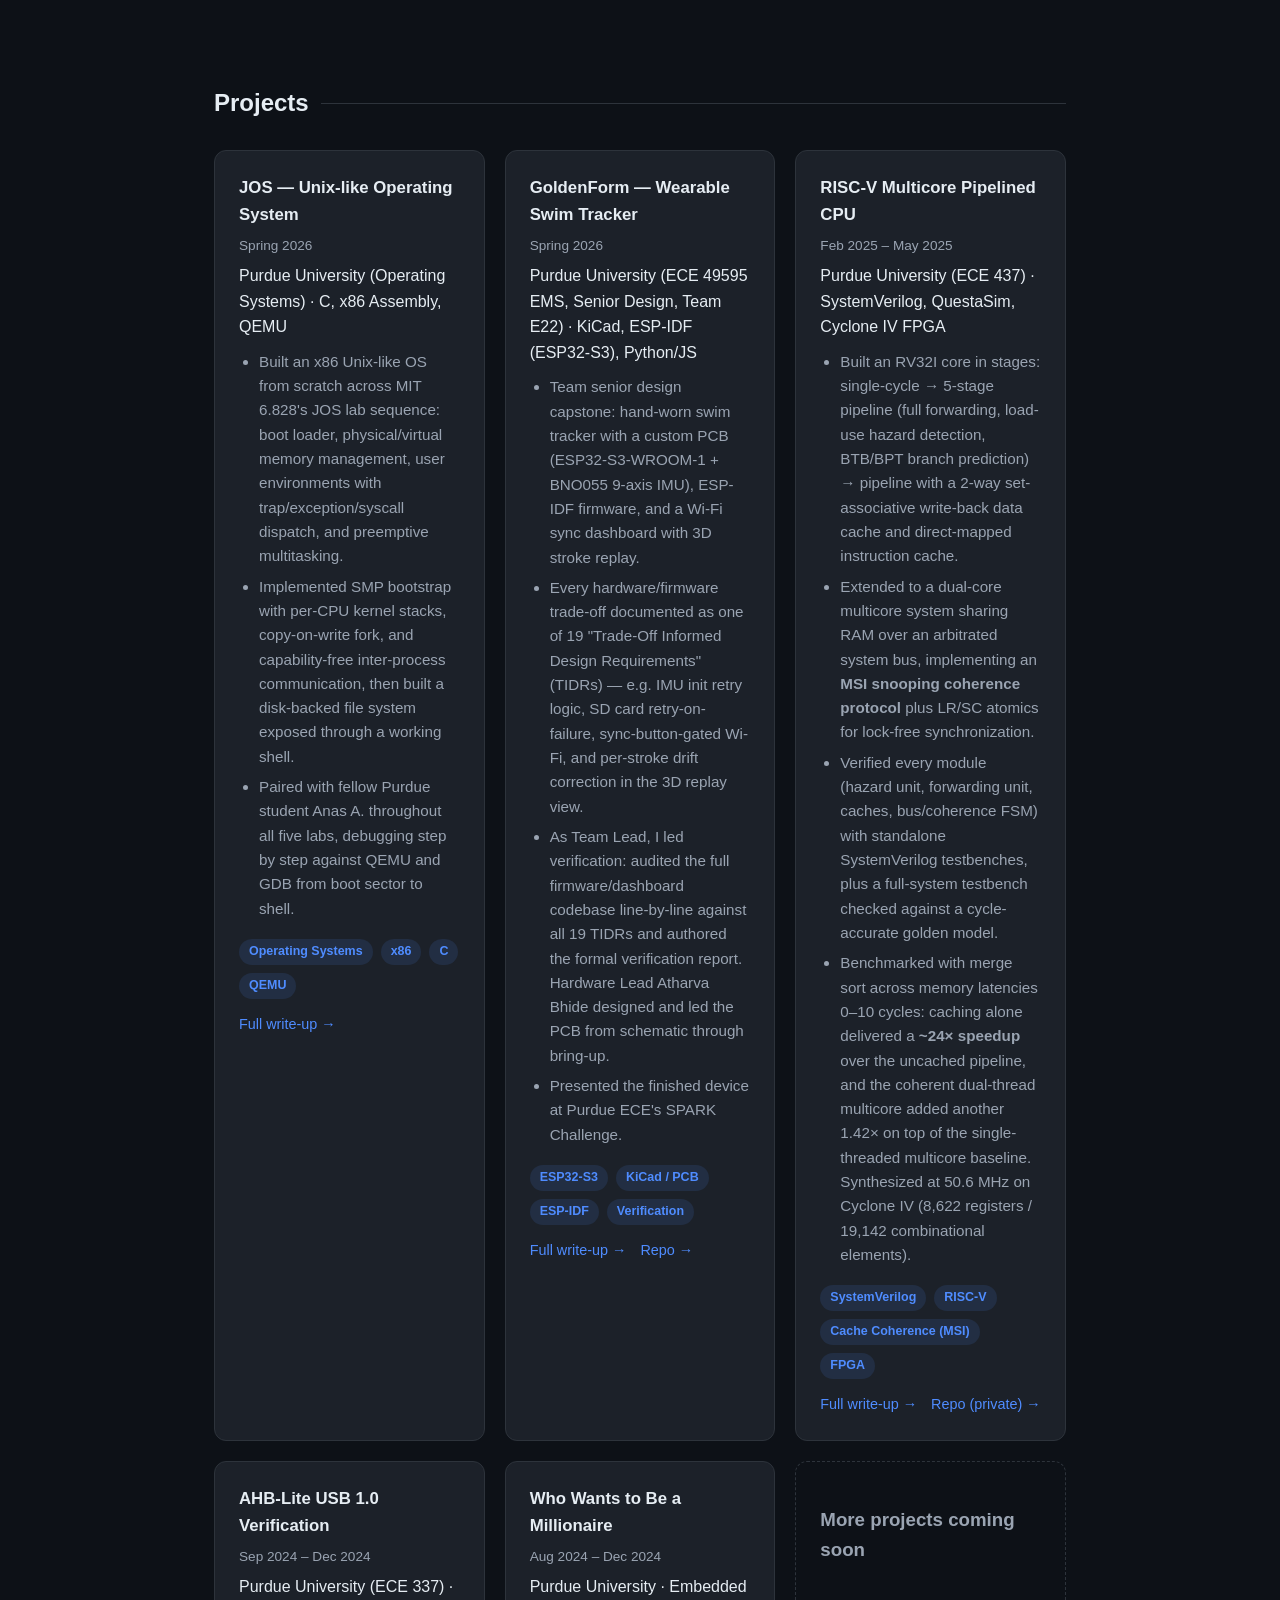
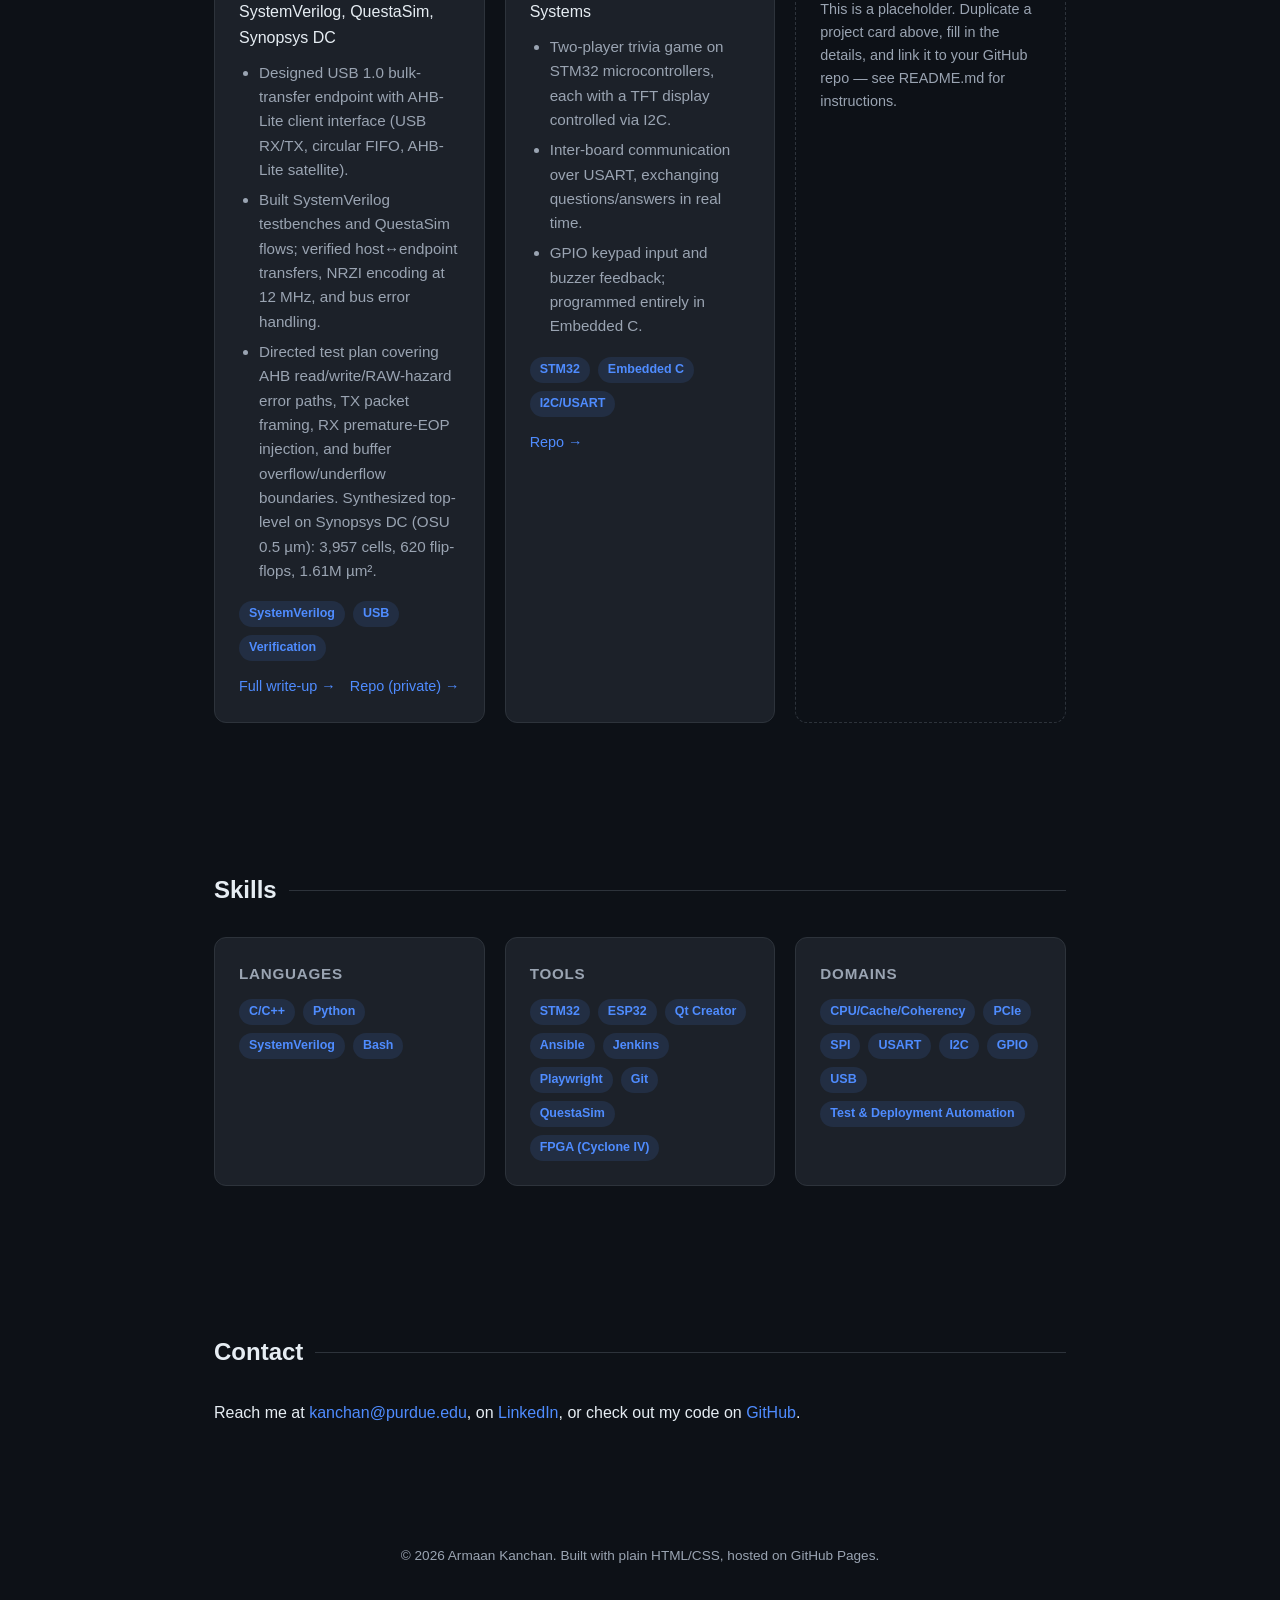
==== commit 8515c962: "Add files via upload" ====
--- a/index.html
+++ b/index.html
@@ -104,13 +104,30 @@
 
     <div class="card">
       <div class="card-head">
+        <h3>JOS — Unix-like Operating System</h3>
+        <div class="dates">Spring 2026</div>
+      </div>
+      <div class="place">Purdue University (Operating Systems) · C, x86 Assembly, QEMU</div>
+      <ul>
+        <li>Built an x86 Unix-like OS from scratch across MIT 6.828's JOS lab sequence: boot loader, physical/virtual memory management, user environments with trap/exception/syscall dispatch, and preemptive multitasking.</li>
+        <li>Implemented SMP bootstrap with per-CPU kernel stacks, copy-on-write fork, and capability-free inter-process communication, then built a disk-backed file system exposed through a working shell.</li>
+        <li>Paired with fellow Purdue student Anas A. throughout all five labs, debugging step by step against QEMU and GDB from boot sector to shell.</li>
+      </ul>
+      <div class="tags"><span class="tag">Operating Systems</span><span class="tag">x86</span><span class="tag">C</span><span class="tag">QEMU</span></div>
+      <div class="project-links">
+        <a href="projects/jos-operating-system/">Full write-up →</a>
+      </div>
+    </div>
+
+    <div class="card">
+      <div class="card-head">
         <h3>GoldenForm — Wearable Swim Tracker</h3>
         <div class="dates">Spring 2026</div>
       </div>
-      <div class="place">Purdue University · KiCad, ESP-IDF (ESP32-S3), Python/JS</div>
+      <div class="place">Purdue University (ECE 49595 EMS, Senior Design, Team E22) · KiCad, ESP-IDF (ESP32-S3), Python/JS</div>
       <ul>
         <li>Team senior design capstone: hand-worn swim tracker with a custom PCB (ESP32-S3-WROOM-1 + BNO055 9-axis IMU), ESP-IDF firmware, and a Wi-Fi sync dashboard with 3D stroke replay.</li>
-        <li>Every hardware/firmware trade-off documented as one of 19 "Trade-Off Informed Design Requirements" (TIDRs) - e.g. IMU init retry logic, SD card retry-on-failure, sync-button-gated Wi-Fi, and per-stroke drift correction in the 3D replay view.</li>
+        <li>Every hardware/firmware trade-off documented as one of 19 "Trade-Off Informed Design Requirements" (TIDRs) — e.g. IMU init retry logic, SD card retry-on-failure, sync-button-gated Wi-Fi, and per-stroke drift correction in the 3D replay view.</li>
         <li>As Team Lead, I led verification: audited the full firmware/dashboard codebase line-by-line against all 19 TIDRs and authored the formal verification report. Hardware Lead Atharva Bhide designed and led the PCB from schematic through bring-up.</li>
         <li>Presented the finished device at Purdue ECE's SPARK Challenge.</li>
       </ul>
@@ -174,7 +191,19 @@
       <div class="project-links"><a href="#" target="_blank" rel="noopener">Repo →</a></div>
     </div>
 
-
+    <!--
+      ADD MORE PROJECTS HERE.
+      Copy one of the <div class="card"> blocks above, edit the title/dates/bullets/tags,
+      and set the href in project-links to your real GitHub repo URL.
+      See the README in this repo for step-by-step instructions.
+    -->
+    <div class="card placeholder-card">
+      <h3>More projects coming soon</h3>
+      <p style="color:var(--text-dim);font-size:0.9rem;">
+        This is a placeholder. Duplicate a project card above, fill in the details,
+        and link it to your GitHub repo — see README.md for instructions.
+      </p>
+    </div>
 
   </div>
 </section>
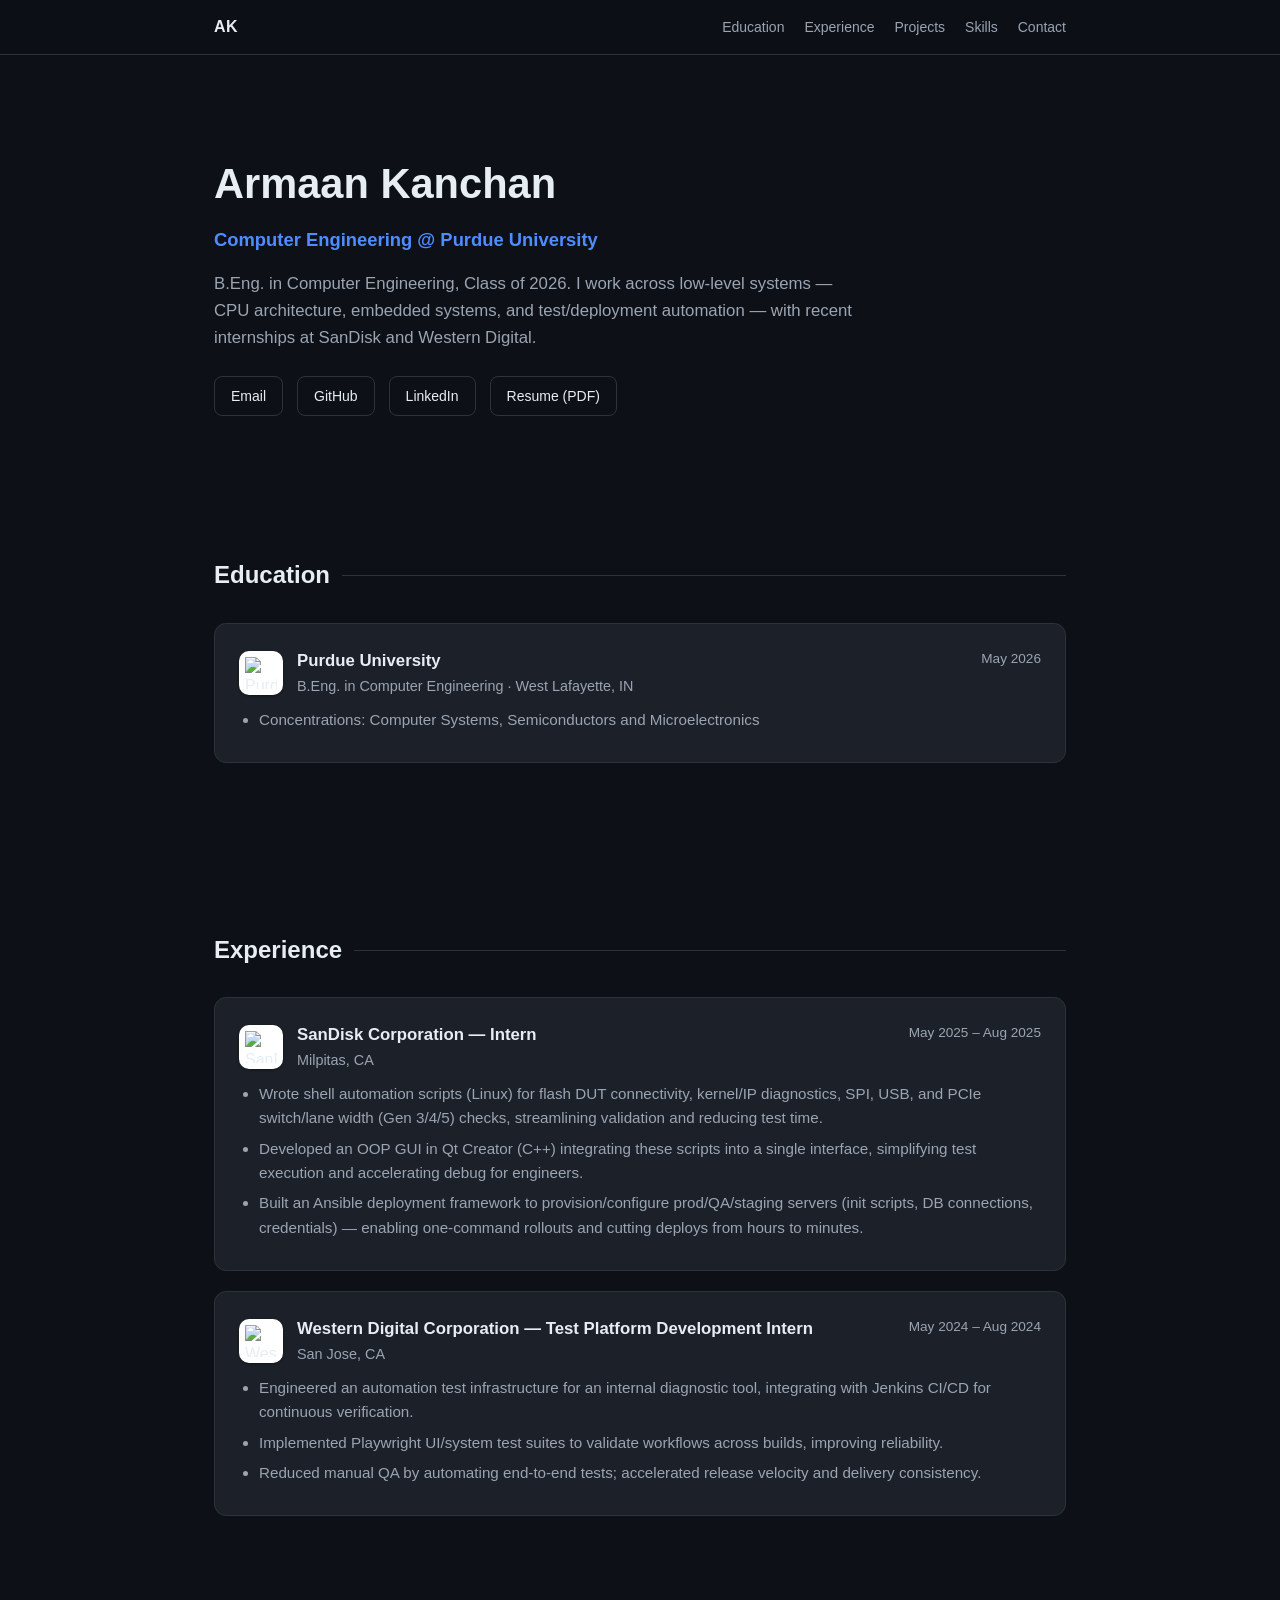
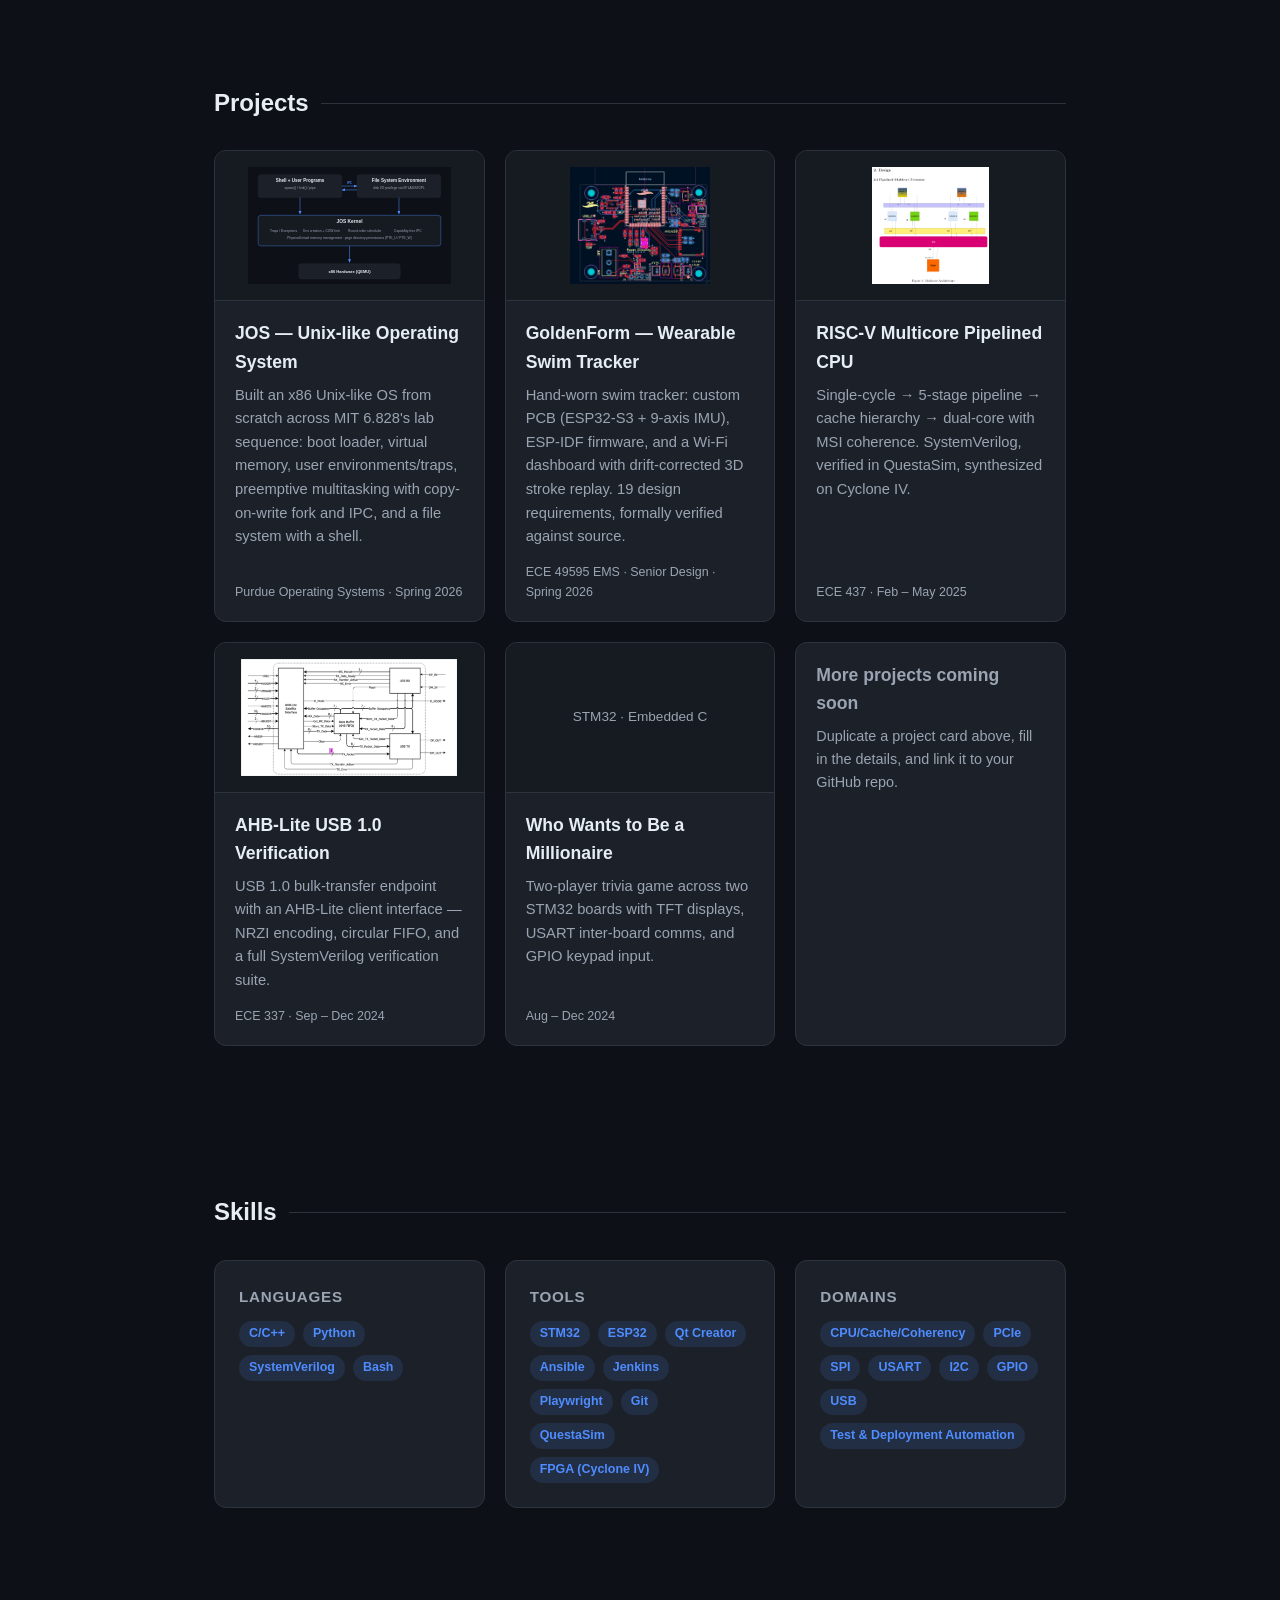
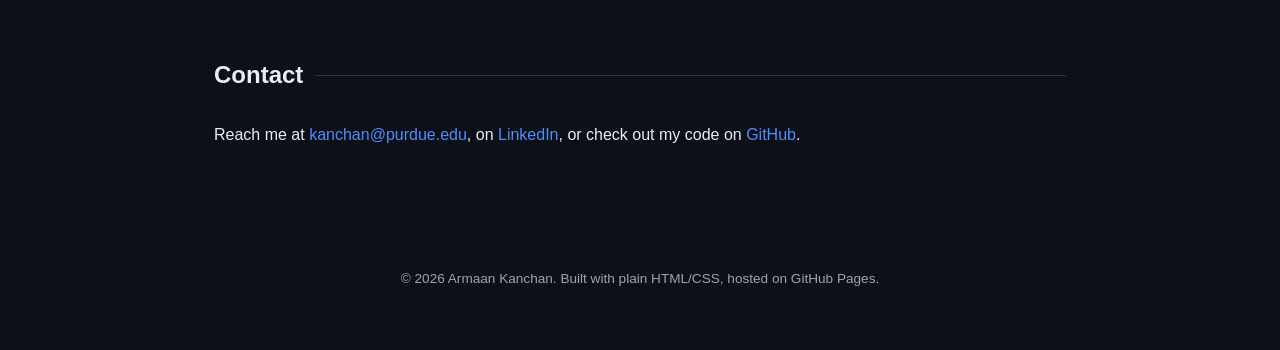
==== commit 82ba388b: "Add files via upload" ====
--- a/index.html
+++ b/index.html
@@ -102,107 +102,66 @@
   <h2 class="section-title">Projects</h2>
   <div class="projects-grid">
 
-    <div class="card">
-      <div class="card-head">
-        <h3>JOS — Unix-like Operating System</h3>
-        <div class="dates">Spring 2026</div>
-      </div>
-      <div class="place">Purdue University (Operating Systems) · C, x86 Assembly, QEMU</div>
-      <ul>
-        <li>Built an x86 Unix-like OS from scratch across MIT 6.828's JOS lab sequence: boot loader, physical/virtual memory management, user environments with trap/exception/syscall dispatch, and preemptive multitasking.</li>
-        <li>Implemented SMP bootstrap with per-CPU kernel stacks, copy-on-write fork, and capability-free inter-process communication, then built a disk-backed file system exposed through a working shell.</li>
-        <li>Paired with fellow Purdue student Anas A. throughout all five labs, debugging step by step against QEMU and GDB from boot sector to shell.</li>
-      </ul>
-      <div class="tags"><span class="tag">Operating Systems</span><span class="tag">x86</span><span class="tag">C</span><span class="tag">QEMU</span></div>
-      <div class="project-links">
-        <a href="projects/jos-operating-system/">Full write-up →</a>
-      </div>
-    </div>
-
-    <div class="card">
-      <div class="card-head">
-        <h3>GoldenForm — Wearable Swim Tracker</h3>
-        <div class="dates">Spring 2026</div>
-      </div>
-      <div class="place">Purdue University (ECE 49595 EMS, Senior Design, Team E22) · KiCad, ESP-IDF (ESP32-S3), Python/JS</div>
-      <ul>
-        <li>Team senior design capstone: hand-worn swim tracker with a custom PCB (ESP32-S3-WROOM-1 + BNO055 9-axis IMU), ESP-IDF firmware, and a Wi-Fi sync dashboard with 3D stroke replay.</li>
-        <li>Every hardware/firmware trade-off documented as one of 19 "Trade-Off Informed Design Requirements" (TIDRs) — e.g. IMU init retry logic, SD card retry-on-failure, sync-button-gated Wi-Fi, and per-stroke drift correction in the 3D replay view.</li>
-        <li>As Team Lead, I led verification: audited the full firmware/dashboard codebase line-by-line against all 19 TIDRs and authored the formal verification report. Hardware Lead Atharva Bhide designed and led the PCB from schematic through bring-up.</li>
-        <li>Presented the finished device at Purdue ECE's SPARK Challenge.</li>
-      </ul>
-      <div class="tags"><span class="tag">ESP32-S3</span><span class="tag">KiCad / PCB</span><span class="tag">ESP-IDF</span><span class="tag">Verification</span></div>
-      <div class="project-links">
-        <a href="projects/goldenform-swim-tracker/">Full write-up →</a>
-        <a href="https://github.com/chaudhary-nikhil/E22_Senior_Design" target="_blank" rel="noopener">Repo →</a>
-      </div>
-    </div>
-
-    <div class="card">
-      <div class="card-head">
-        <h3>RISC-V Multicore Pipelined CPU</h3>
-        <div class="dates">Feb 2025 – May 2025</div>
-      </div>
-      <div class="place">Purdue University (ECE 437) · SystemVerilog, QuestaSim, Cyclone IV FPGA</div>
-      <ul>
-        <li>Built an RV32I core in stages: single-cycle → 5-stage pipeline (full forwarding, load-use hazard detection, BTB/BPT branch prediction) → pipeline with a 2-way set-associative write-back data cache and direct-mapped instruction cache.</li>
-        <li>Extended to a dual-core multicore system sharing RAM over an arbitrated system bus, implementing an <strong>MSI snooping coherence protocol</strong> plus LR/SC atomics for lock-free synchronization.</li>
-        <li>Verified every module (hazard unit, forwarding unit, caches, bus/coherence FSM) with standalone SystemVerilog testbenches, plus a full-system testbench checked against a cycle-accurate golden model.</li>
-        <li>Benchmarked with merge sort across memory latencies 0–10 cycles: caching alone delivered a <strong>~24× speedup</strong> over the uncached pipeline, and the coherent dual-thread multicore added another 1.42× on top of the single-threaded multicore baseline. Synthesized at 50.6 MHz on Cyclone IV (8,622 registers / 19,142 combinational elements).</li>
-      </ul>
-      <div class="tags"><span class="tag">SystemVerilog</span><span class="tag">RISC-V</span><span class="tag">Cache Coherence (MSI)</span><span class="tag">FPGA</span></div>
-      <div class="project-links">
-        <a href="projects/riscv-multicore-cpu/">Full write-up →</a>
-        <a href="https://github.com/AK17111/riscv-multicore-cpu" target="_blank" rel="noopener">Repo (private) →</a>
-      </div>
-    </div>
-
-    <div class="card">
-      <div class="card-head">
-        <h3>AHB-Lite USB 1.0 Verification</h3>
-        <div class="dates">Sep 2024 – Dec 2024</div>
-      </div>
-      <div class="place">Purdue University (ECE 337) · SystemVerilog, QuestaSim, Synopsys DC</div>
-      <ul>
-        <li>Designed USB 1.0 bulk-transfer endpoint with AHB-Lite client interface (USB RX/TX, circular FIFO, AHB-Lite satellite).</li>
-        <li>Built SystemVerilog testbenches and QuestaSim flows; verified host↔endpoint transfers, NRZI encoding at 12 MHz, and bus error handling.</li>
-        <li>Directed test plan covering AHB read/write/RAW-hazard error paths, TX packet framing, RX premature-EOP injection, and buffer overflow/underflow boundaries. Synthesized top-level on Synopsys DC (OSU 0.5 µm): 3,957 cells, 620 flip-flops, 1.61M µm².</li>
-      </ul>
-      <div class="tags"><span class="tag">SystemVerilog</span><span class="tag">USB</span><span class="tag">Verification</span></div>
-      <div class="project-links">
-        <a href="projects/ahb-lite-usb/">Full write-up →</a>
-        <a href="https://github.com/AkshathRaghav/usb-cdl" target="_blank" rel="noopener">Repo (private) →</a>
-      </div>
-    </div>
-
-    <div class="card">
-      <div class="card-head">
-        <h3>Who Wants to Be a Millionaire</h3>
-        <div class="dates">Aug 2024 – Dec 2024</div>
-      </div>
-      <div class="place">Purdue University · Embedded Systems</div>
-      <ul>
-        <li>Two-player trivia game on STM32 microcontrollers, each with a TFT display controlled via I2C.</li>
-        <li>Inter-board communication over USART, exchanging questions/answers in real time.</li>
-        <li>GPIO keypad input and buzzer feedback; programmed entirely in Embedded C.</li>
-      </ul>
-      <div class="tags"><span class="tag">STM32</span><span class="tag">Embedded C</span><span class="tag">I2C/USART</span></div>
-      <!-- TODO: replace # with your actual GitHub repo link once pushed -->
-      <div class="project-links"><a href="#" target="_blank" rel="noopener">Repo →</a></div>
-    </div>
-
-    <!--
-      ADD MORE PROJECTS HERE.
-      Copy one of the <div class="card"> blocks above, edit the title/dates/bullets/tags,
-      and set the href in project-links to your real GitHub repo URL.
-      See the README in this repo for step-by-step instructions.
-    -->
-    <div class="card placeholder-card">
-      <h3>More projects coming soon</h3>
-      <p style="color:var(--text-dim);font-size:0.9rem;">
-        This is a placeholder. Duplicate a project card above, fill in the details,
-        and link it to your GitHub repo — see README.md for instructions.
-      </p>
+    <div class="project-card">
+      <a class="project-card-link" href="projects/jos-operating-system/">
+        <div class="thumb"><img src="projects/jos-operating-system/figs/fig1-jos-architecture.svg" alt="JOS exokernel architecture diagram"></div>
+        <div class="body">
+          <h3>JOS — Unix-like Operating System</h3>
+          <p>Built an x86 Unix-like OS from scratch across MIT 6.828's lab sequence: boot loader, virtual memory, user environments/traps, preemptive multitasking with copy-on-write fork and IPC, and a file system with a shell.</p>
+          <div class="meta">Purdue Operating Systems · Spring 2026</div>
+        </div>
+      </a>
+    </div>
+
+    <div class="project-card">
+      <a class="project-card-link" href="projects/goldenform-swim-tracker/">
+        <div class="thumb"><img src="projects/goldenform-swim-tracker/figs/fig0b-pcb-layout.jpg" alt="GoldenForm custom PCB layout"></div>
+        <div class="body">
+          <h3>GoldenForm — Wearable Swim Tracker</h3>
+          <p>Hand-worn swim tracker: custom PCB (ESP32-S3 + 9-axis IMU), ESP-IDF firmware, and a Wi-Fi dashboard with drift-corrected 3D stroke replay. 19 design requirements, formally verified against source.</p>
+          <div class="meta">ECE 49595 EMS · Senior Design · Spring 2026</div>
+        </div>
+      </a>
+    </div>
+
+    <div class="project-card">
+      <a class="project-card-link" href="projects/riscv-multicore-cpu/">
+        <div class="thumb"><img src="projects/riscv-multicore-cpu/figs/fig1-multicore-arch.png" alt="Multicore RISC-V architecture diagram"></div>
+        <div class="body">
+          <h3>RISC-V Multicore Pipelined CPU</h3>
+          <p>Single-cycle → 5-stage pipeline → cache hierarchy → dual-core with MSI coherence. SystemVerilog, verified in QuestaSim, synthesized on Cyclone IV.</p>
+          <div class="meta">ECE 437 · Feb – May 2025</div>
+        </div>
+      </a>
+    </div>
+
+    <div class="project-card">
+      <a class="project-card-link" href="projects/ahb-lite-usb/">
+        <div class="thumb"><img src="projects/ahb-lite-usb/figs/fig1-top-level.png" alt="AHB-Lite Satellite top-level block diagram"></div>
+        <div class="body">
+          <h3>AHB-Lite USB 1.0 Verification</h3>
+          <p>USB 1.0 bulk-transfer endpoint with an AHB-Lite client interface — NRZI encoding, circular FIFO, and a full SystemVerilog verification suite.</p>
+          <div class="meta">ECE 337 · Sep – Dec 2024</div>
+        </div>
+      </a>
+    </div>
+
+    <div class="project-card">
+      <a class="project-card-link" href="#skills">
+        <div class="thumb" style="color:var(--text-dim);font-size:0.85rem;">STM32 · Embedded C</div>
+        <div class="body">
+          <h3>Who Wants to Be a Millionaire</h3>
+          <p>Two-player trivia game across two STM32 boards with TFT displays, USART inter-board comms, and GPIO keypad input.</p>
+          <div class="meta">Aug – Dec 2024</div>
+        </div>
+      </a>
+    </div>
+
+    <div class="project-card placeholder-card">
+      <div class="body">
+        <h3>More projects coming soon</h3>
+        <p style="font-size:0.9rem;">Duplicate a project card above, fill in the details, and link it to your GitHub repo.</p>
+      </div>
     </div>
 
   </div>
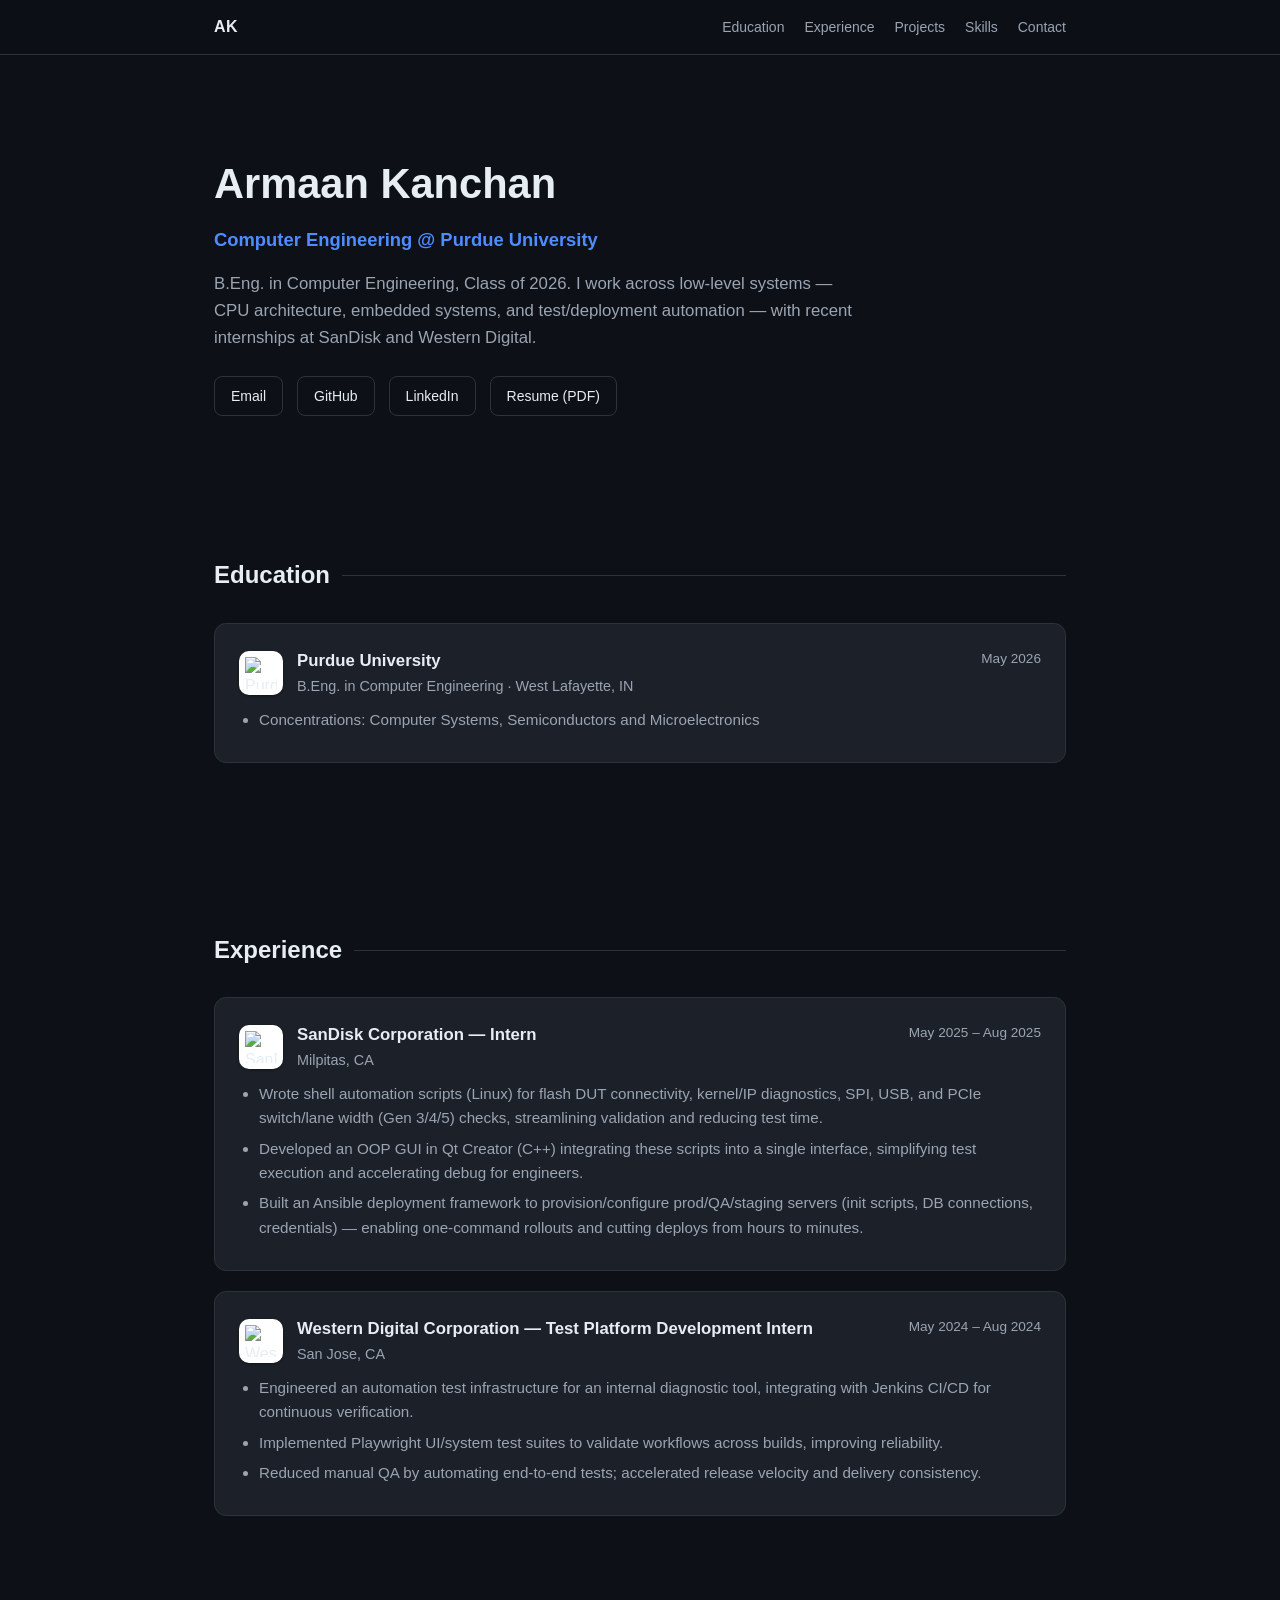
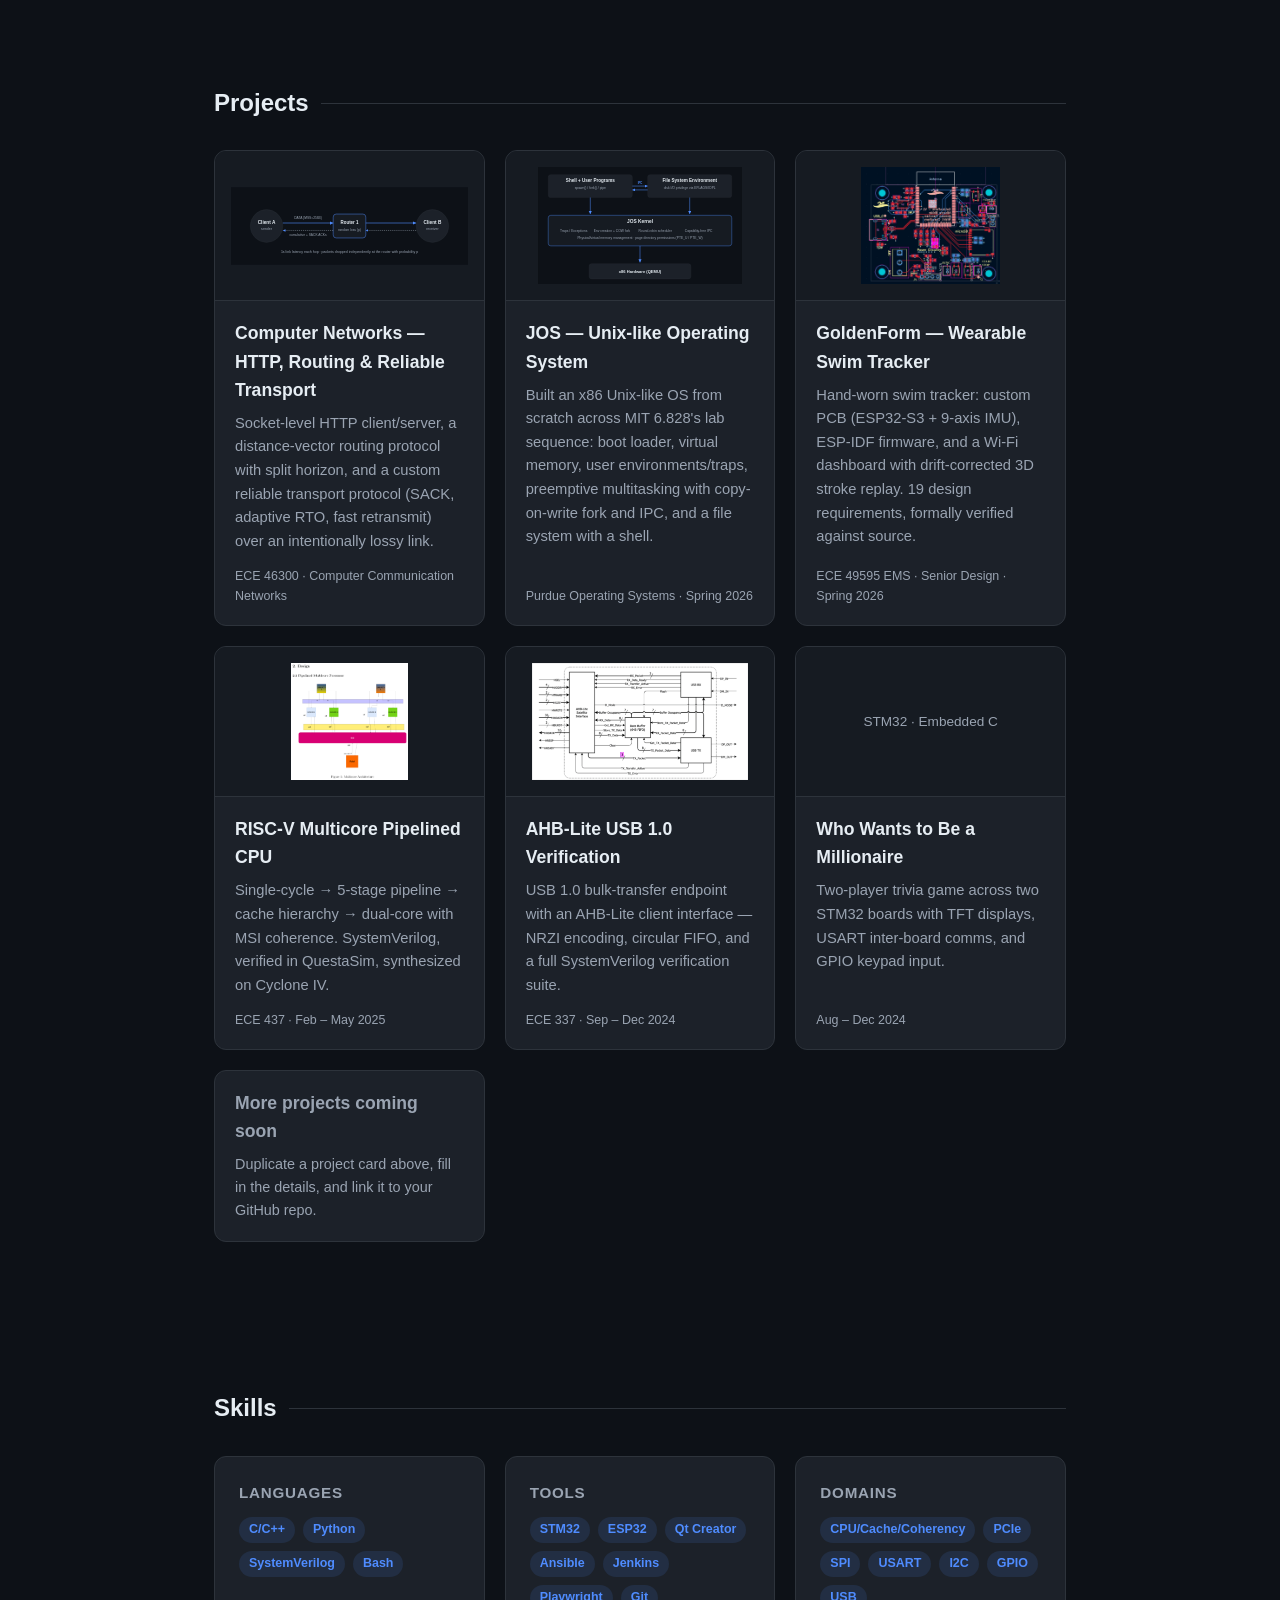
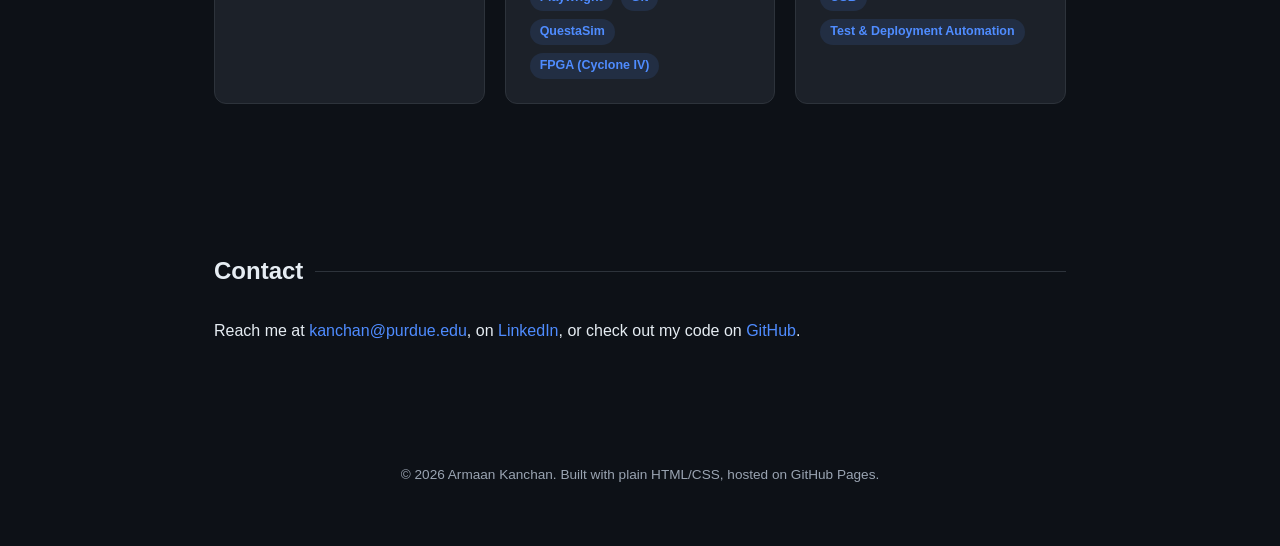
==== commit 402fced8: "Add files via upload" ====
--- a/index.html
+++ b/index.html
@@ -103,6 +103,17 @@
   <div class="projects-grid">
 
     <div class="project-card">
+      <a class="project-card-link" href="projects/computer-networks/">
+        <div class="thumb"><img src="projects/computer-networks/figs/fig1-lab4-topology.svg" alt="Reliable transport lab network topology"></div>
+        <div class="body">
+          <h3>Computer Networks — HTTP, Routing &amp; Reliable Transport</h3>
+          <p>Socket-level HTTP client/server, a distance-vector routing protocol with split horizon, and a custom reliable transport protocol (SACK, adaptive RTO, fast retransmit) over an intentionally lossy link.</p>
+          <div class="meta">ECE 46300 · Computer Communication Networks</div>
+        </div>
+      </a>
+    </div>
+
+    <div class="project-card">
       <a class="project-card-link" href="projects/jos-operating-system/">
         <div class="thumb"><img src="projects/jos-operating-system/figs/fig1-jos-architecture.svg" alt="JOS exokernel architecture diagram"></div>
         <div class="body">
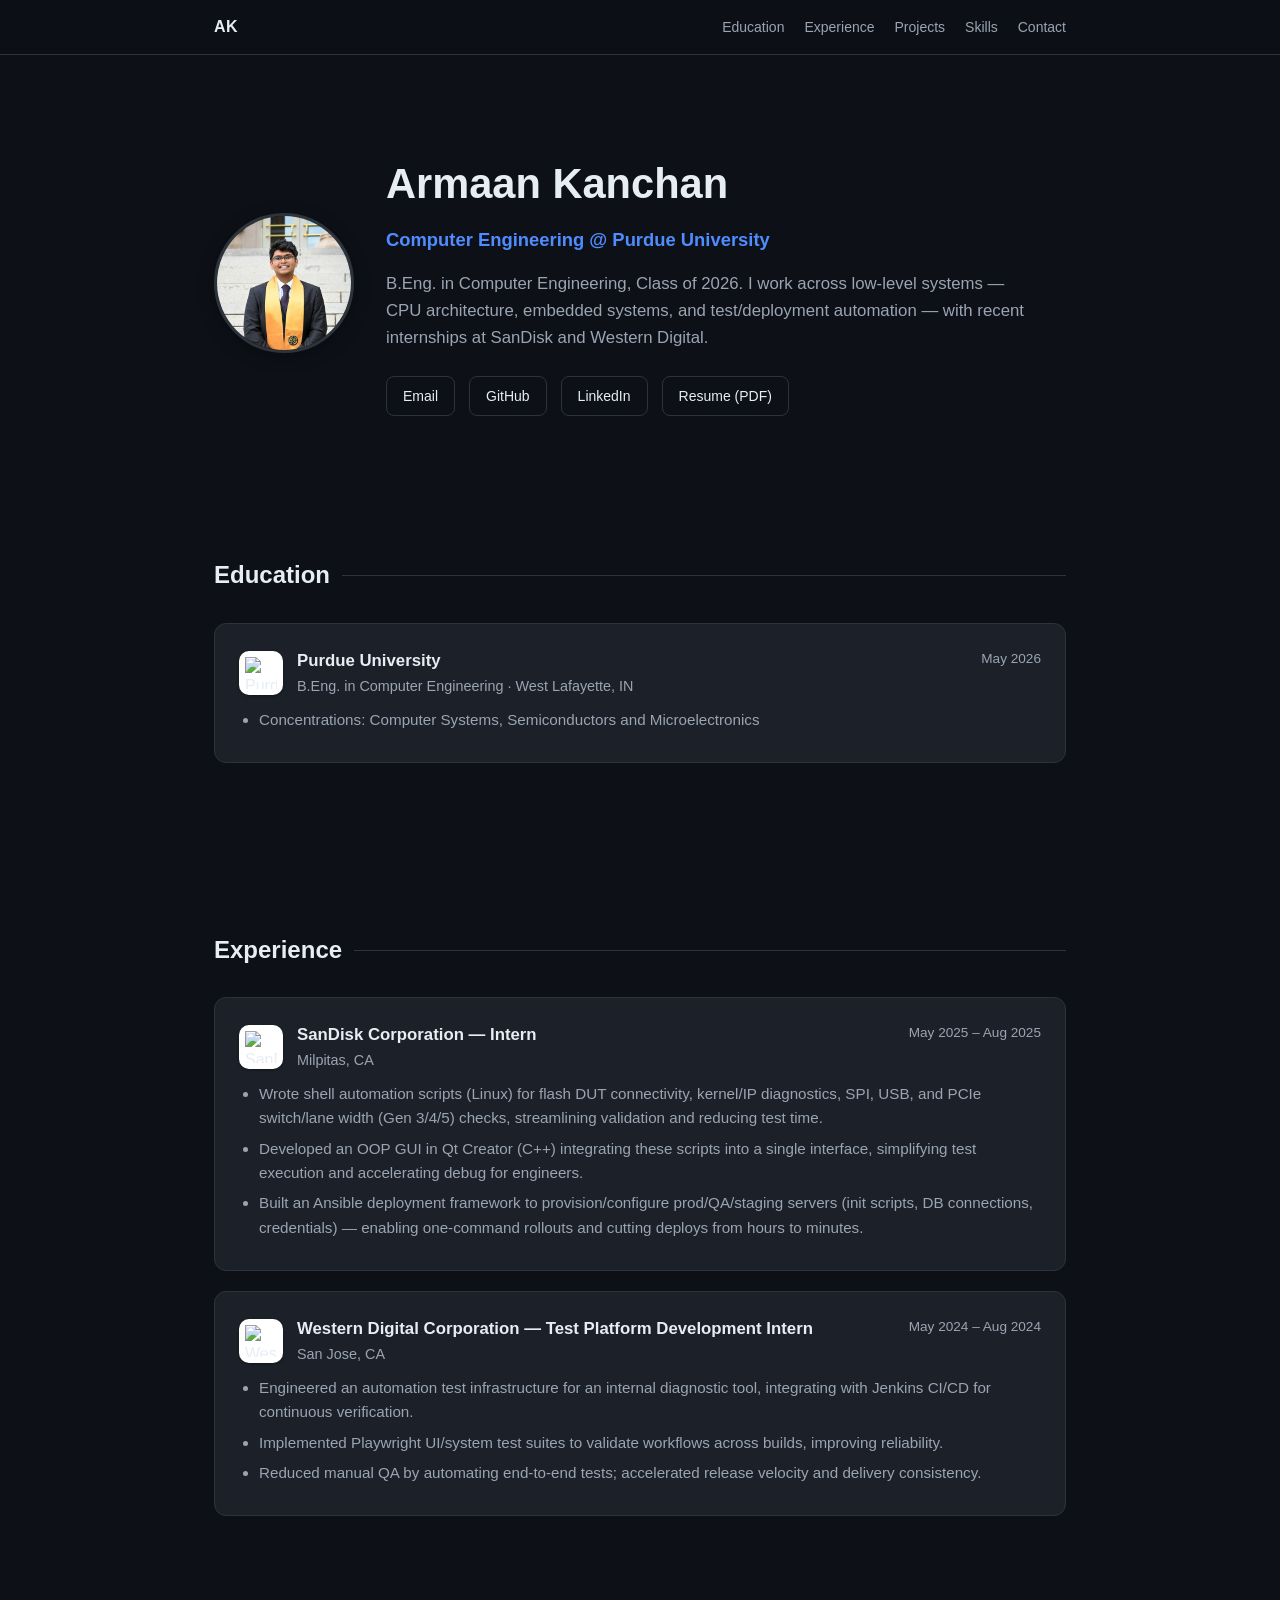
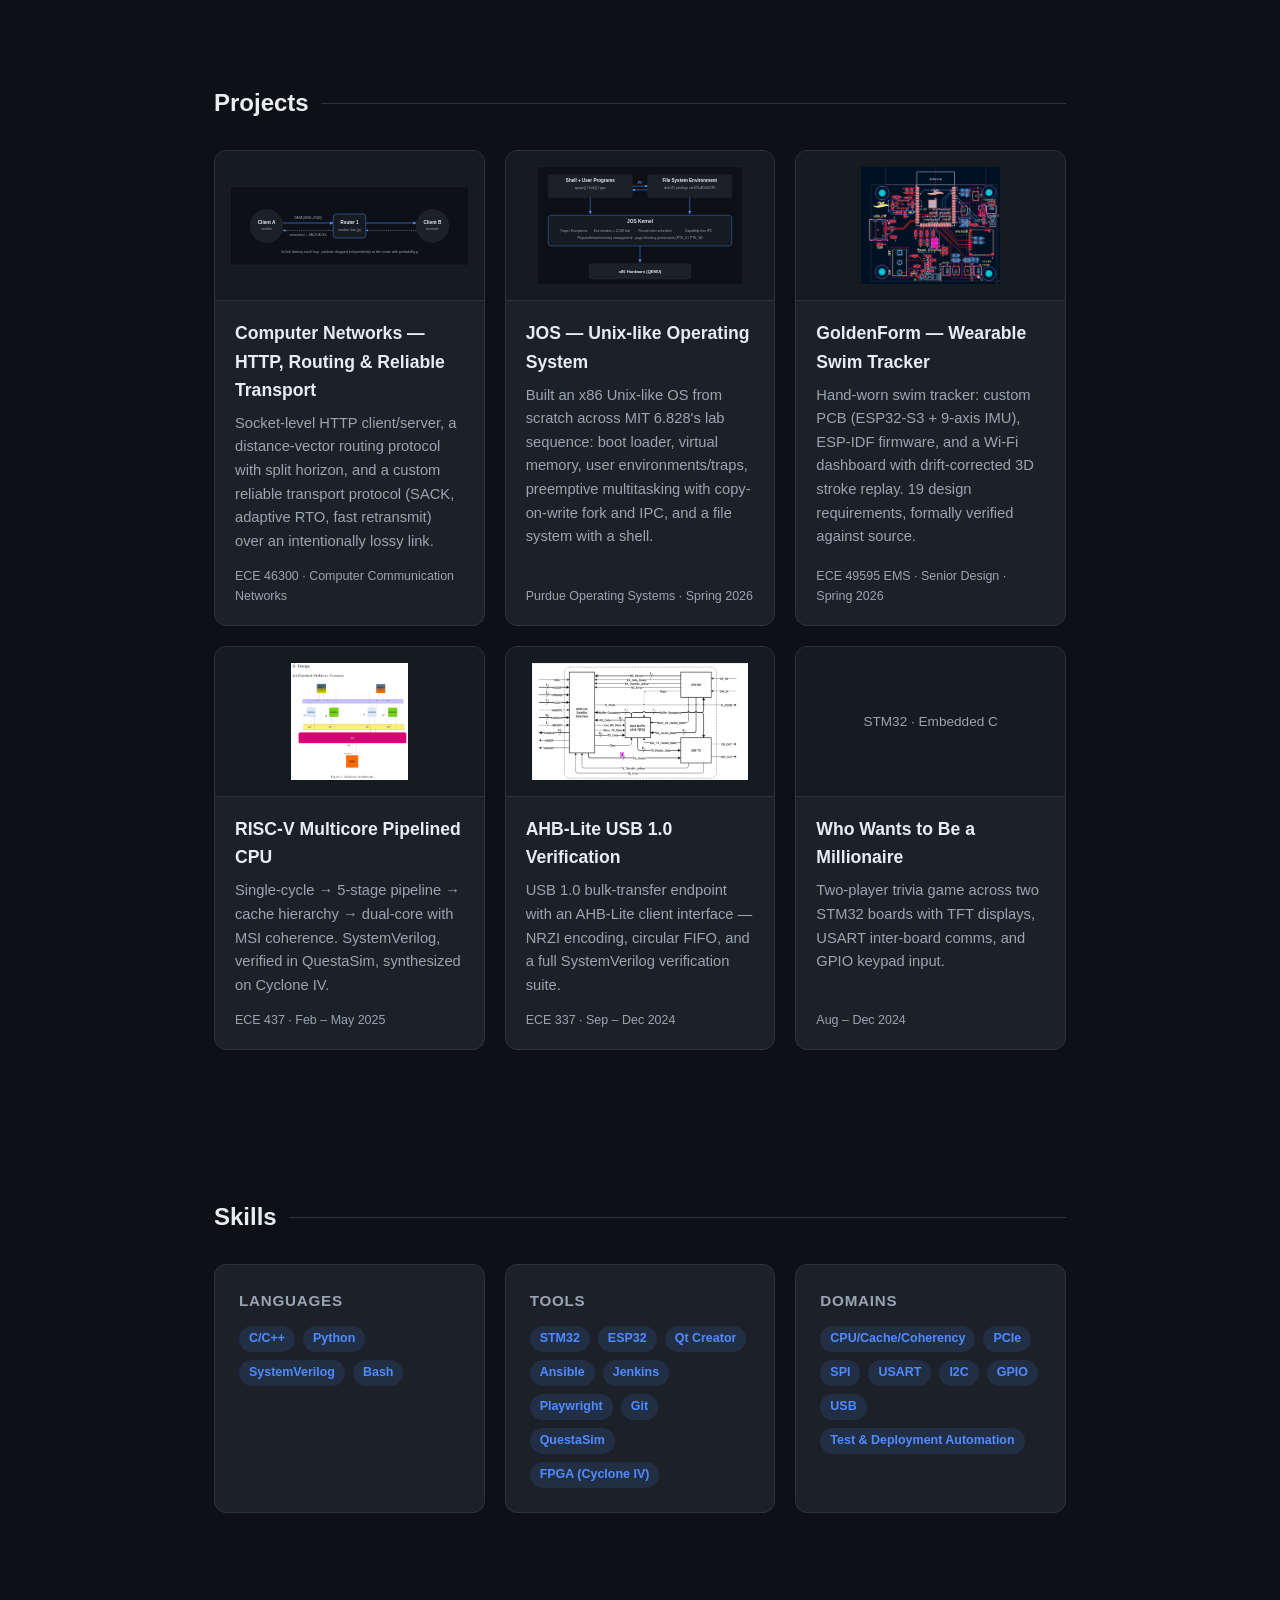
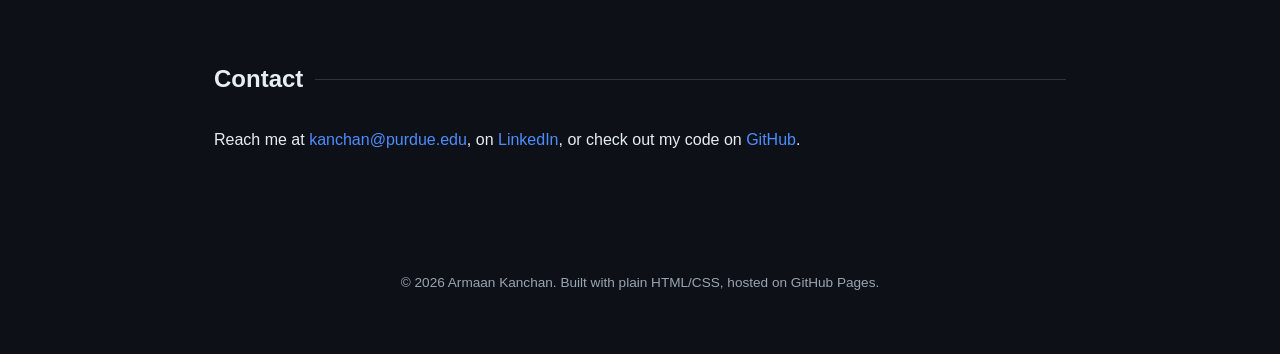
==== commit 66053042: "Add files via upload" ====
--- a/index.html
+++ b/index.html
@@ -23,18 +23,23 @@
 </header>
 
 <section class="hero">
-  <h1>Armaan Kanchan</h1>
-  <div class="role">Computer Engineering @ Purdue University</div>
-  <p class="lead">
-    B.Eng. in Computer Engineering, Class of 2026. I work across low-level systems —
-    CPU architecture, embedded systems, and test/deployment automation — with recent
-    internships at SanDisk and Western Digital.
-  </p>
-  <div class="contact-row">
-    <a href="mailto:kanchan@purdue.edu">Email</a>
-    <a href="https://github.com/AK17111" target="_blank" rel="noopener">GitHub</a>
-    <a href="https://www.linkedin.com/in/armaan-kanchan-b5a1b11b2" target="_blank" rel="noopener">LinkedIn</a>
-    <a href="./resume.pdf" target="_blank" rel="noopener">Resume (PDF)</a>
+  <div class="hero-inner">
+    <img src="assets/img/profile.png" alt="Armaan Kanchan" class="avatar">
+    <div class="hero-text">
+      <h1>Armaan Kanchan</h1>
+      <div class="role">Computer Engineering @ Purdue University</div>
+      <p class="lead">
+        B.Eng. in Computer Engineering, Class of 2026. I work across low-level systems —
+        CPU architecture, embedded systems, and test/deployment automation — with recent
+        internships at SanDisk and Western Digital.
+      </p>
+      <div class="contact-row">
+        <a href="mailto:kanchan@purdue.edu">Email</a>
+        <a href="https://github.com/AK17111" target="_blank" rel="noopener">GitHub</a>
+        <a href="https://www.linkedin.com/in/armaan-kanchan-b5a1b11b2" target="_blank" rel="noopener">LinkedIn</a>
+        <a href="./resume.pdf" target="_blank" rel="noopener">Resume (PDF)</a>
+      </div>
+    </div>
   </div>
 </section>
 
@@ -166,13 +171,6 @@
           <div class="meta">Aug – Dec 2024</div>
         </div>
       </a>
-    </div>
-
-    <div class="project-card placeholder-card">
-      <div class="body">
-        <h3>More projects coming soon</h3>
-        <p style="font-size:0.9rem;">Duplicate a project card above, fill in the details, and link it to your GitHub repo.</p>
-      </div>
     </div>
 
   </div>
--- a/assets/css/site.css
+++ b/assets/css/site.css
@@ -48,6 +48,18 @@
   padding-top:96px;padding-bottom:56px;
   text-align:left;
 }
+.hero-inner{
+  display:flex;align-items:center;gap:32px;flex-wrap:wrap;
+}
+.avatar{
+  flex:none;
+  width:140px;height:140px;
+  border-radius:50%;
+  object-fit:cover;
+  border:3px solid var(--border);
+  box-shadow:0 4px 16px rgba(0,0,0,0.35);
+}
+.hero-text{flex:1;min-width:260px;}
 .hero h1{
   font-size:2.6rem;margin:0 0 8px;
 }
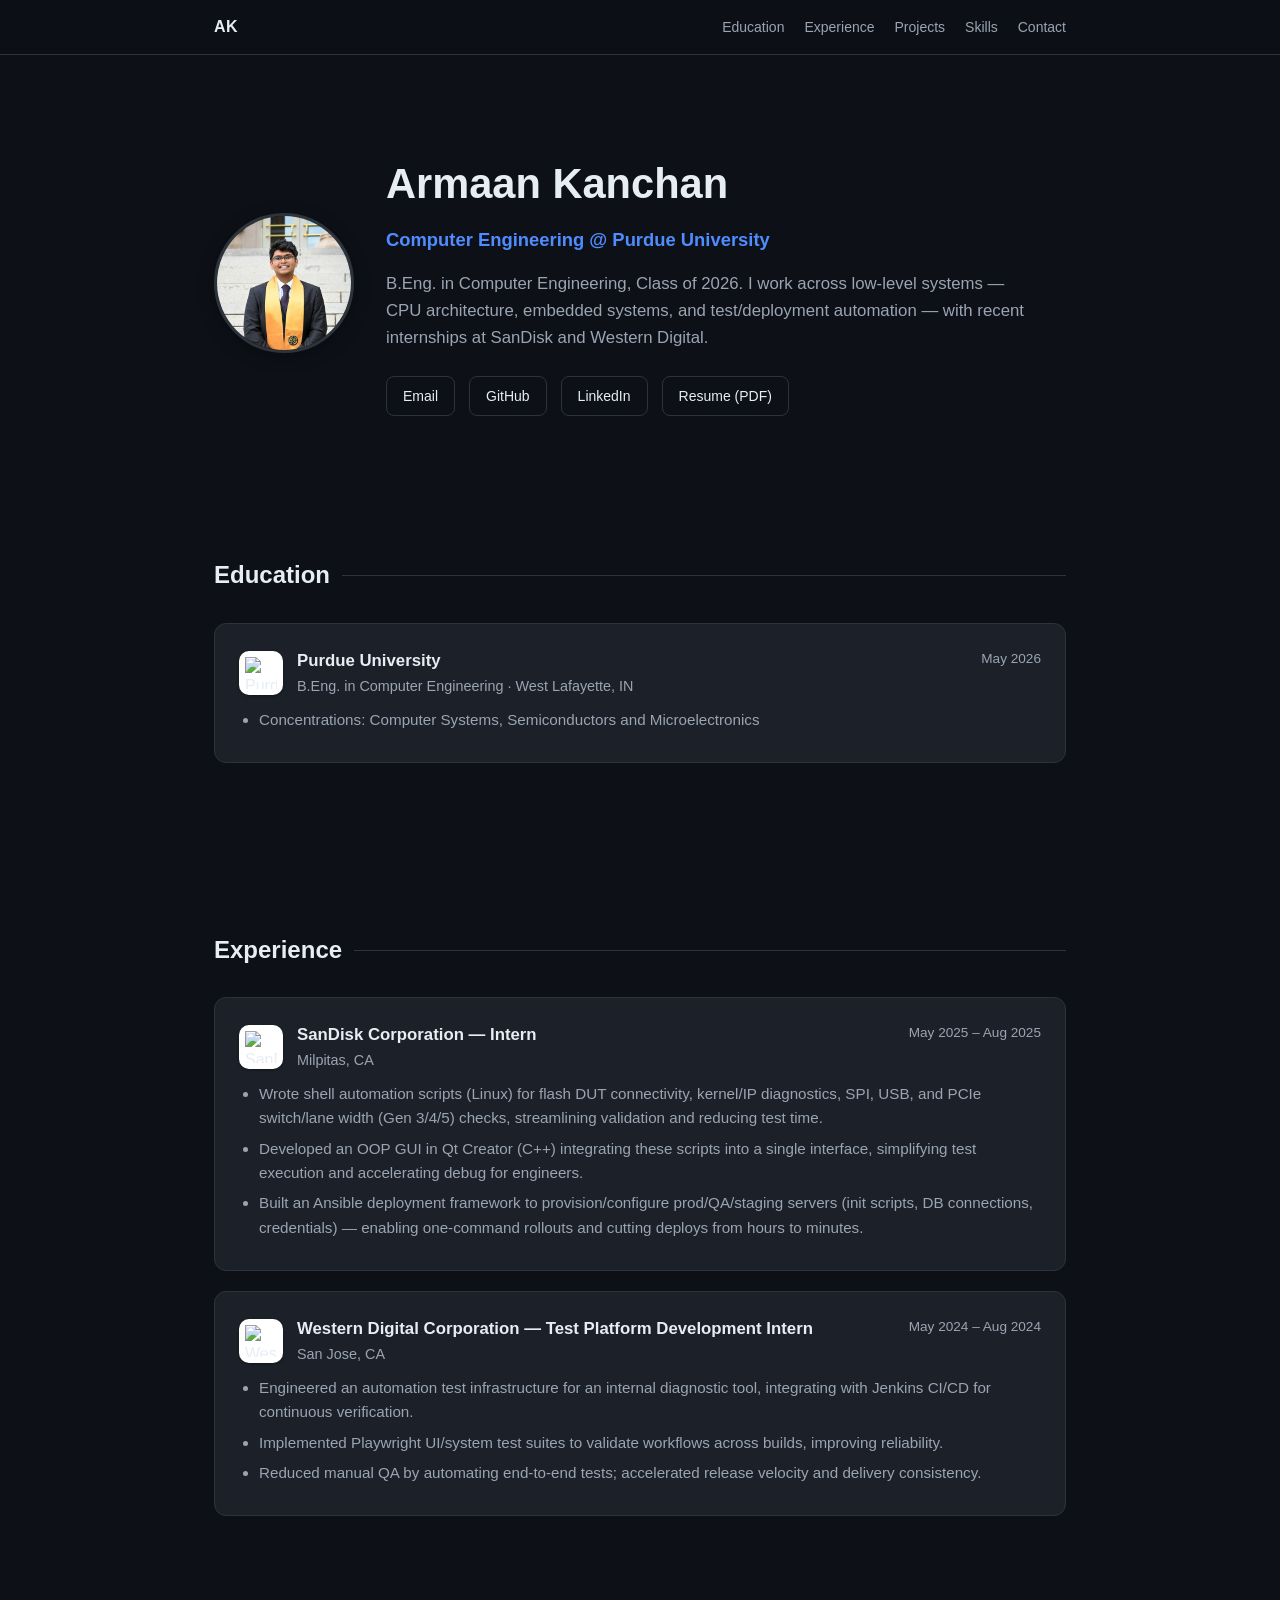
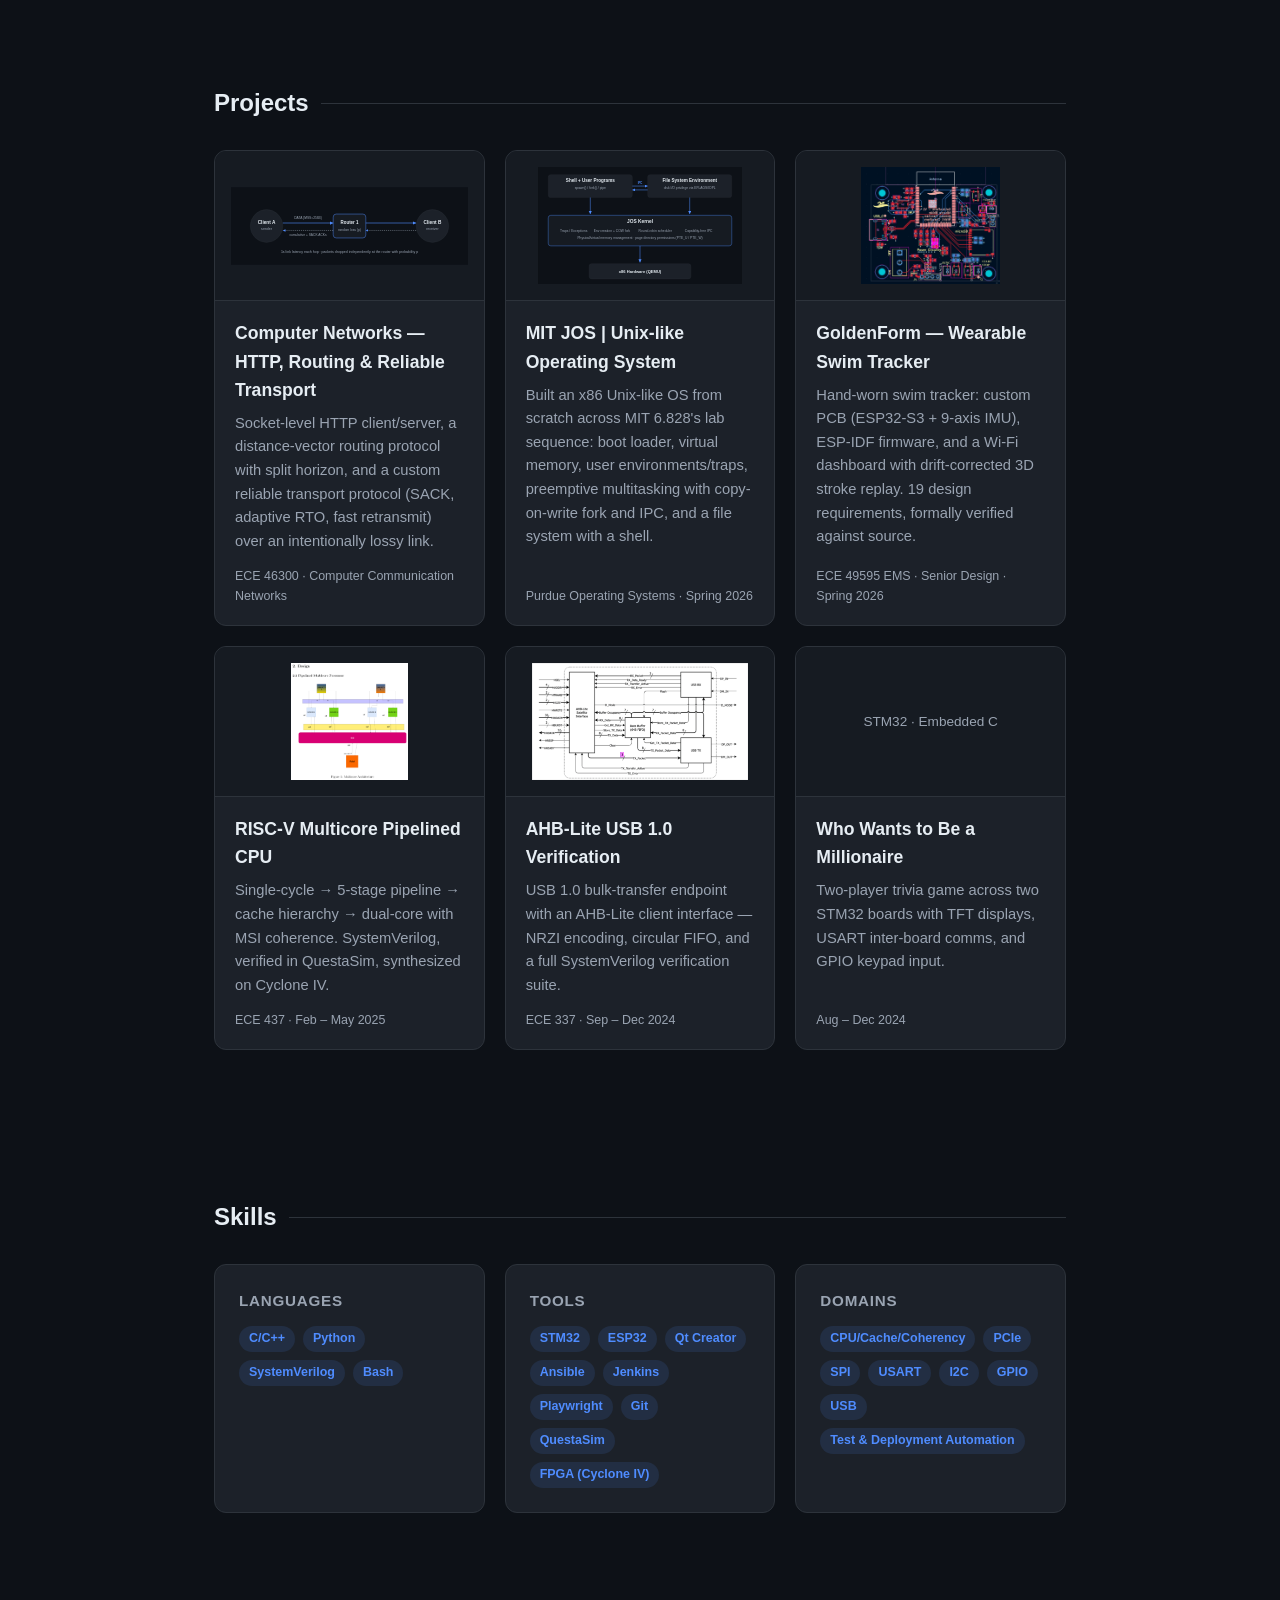
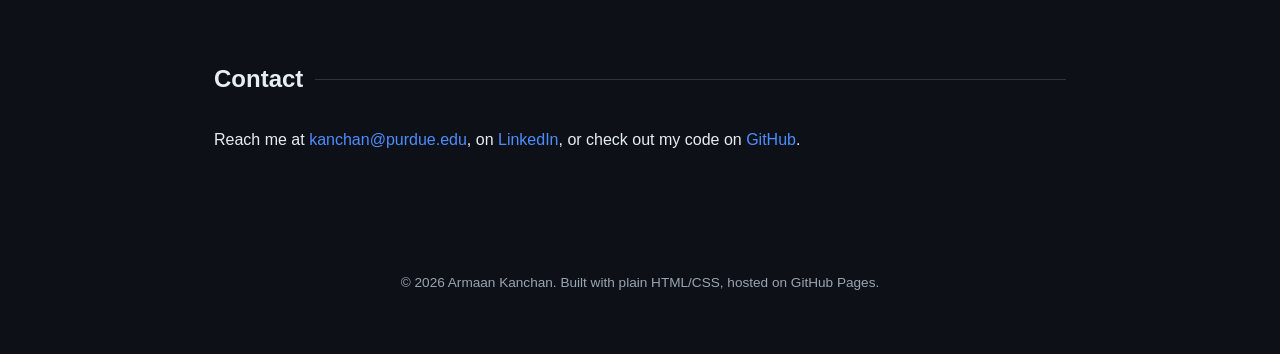
==== commit 8edbecda: "Update index.html" ====
--- a/index.html
+++ b/index.html
@@ -122,7 +122,7 @@
       <a class="project-card-link" href="projects/jos-operating-system/">
         <div class="thumb"><img src="projects/jos-operating-system/figs/fig1-jos-architecture.svg" alt="JOS exokernel architecture diagram"></div>
         <div class="body">
-          <h3>JOS — Unix-like Operating System</h3>
+          <h3>MIT JOS | Unix-like Operating System</h3>
           <p>Built an x86 Unix-like OS from scratch across MIT 6.828's lab sequence: boot loader, virtual memory, user environments/traps, preemptive multitasking with copy-on-write fork and IPC, and a file system with a shell.</p>
           <div class="meta">Purdue Operating Systems · Spring 2026</div>
         </div>
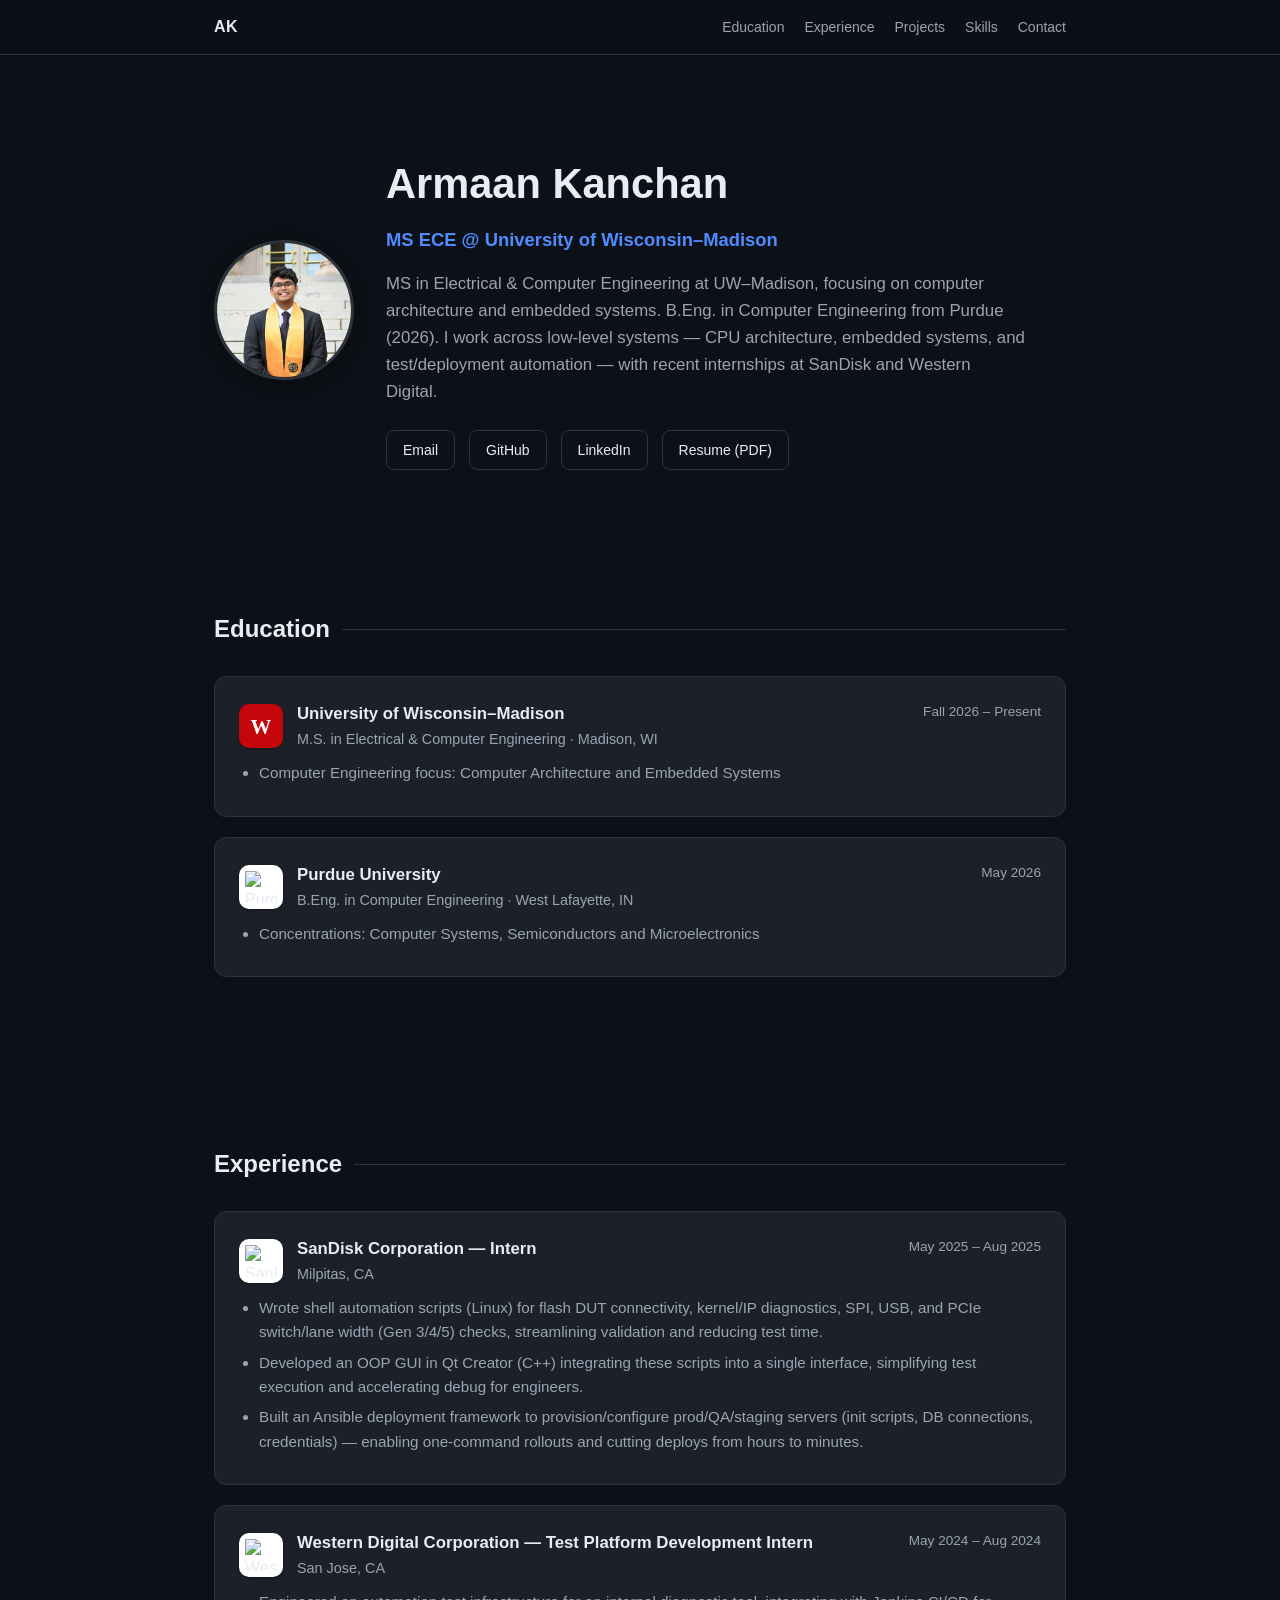
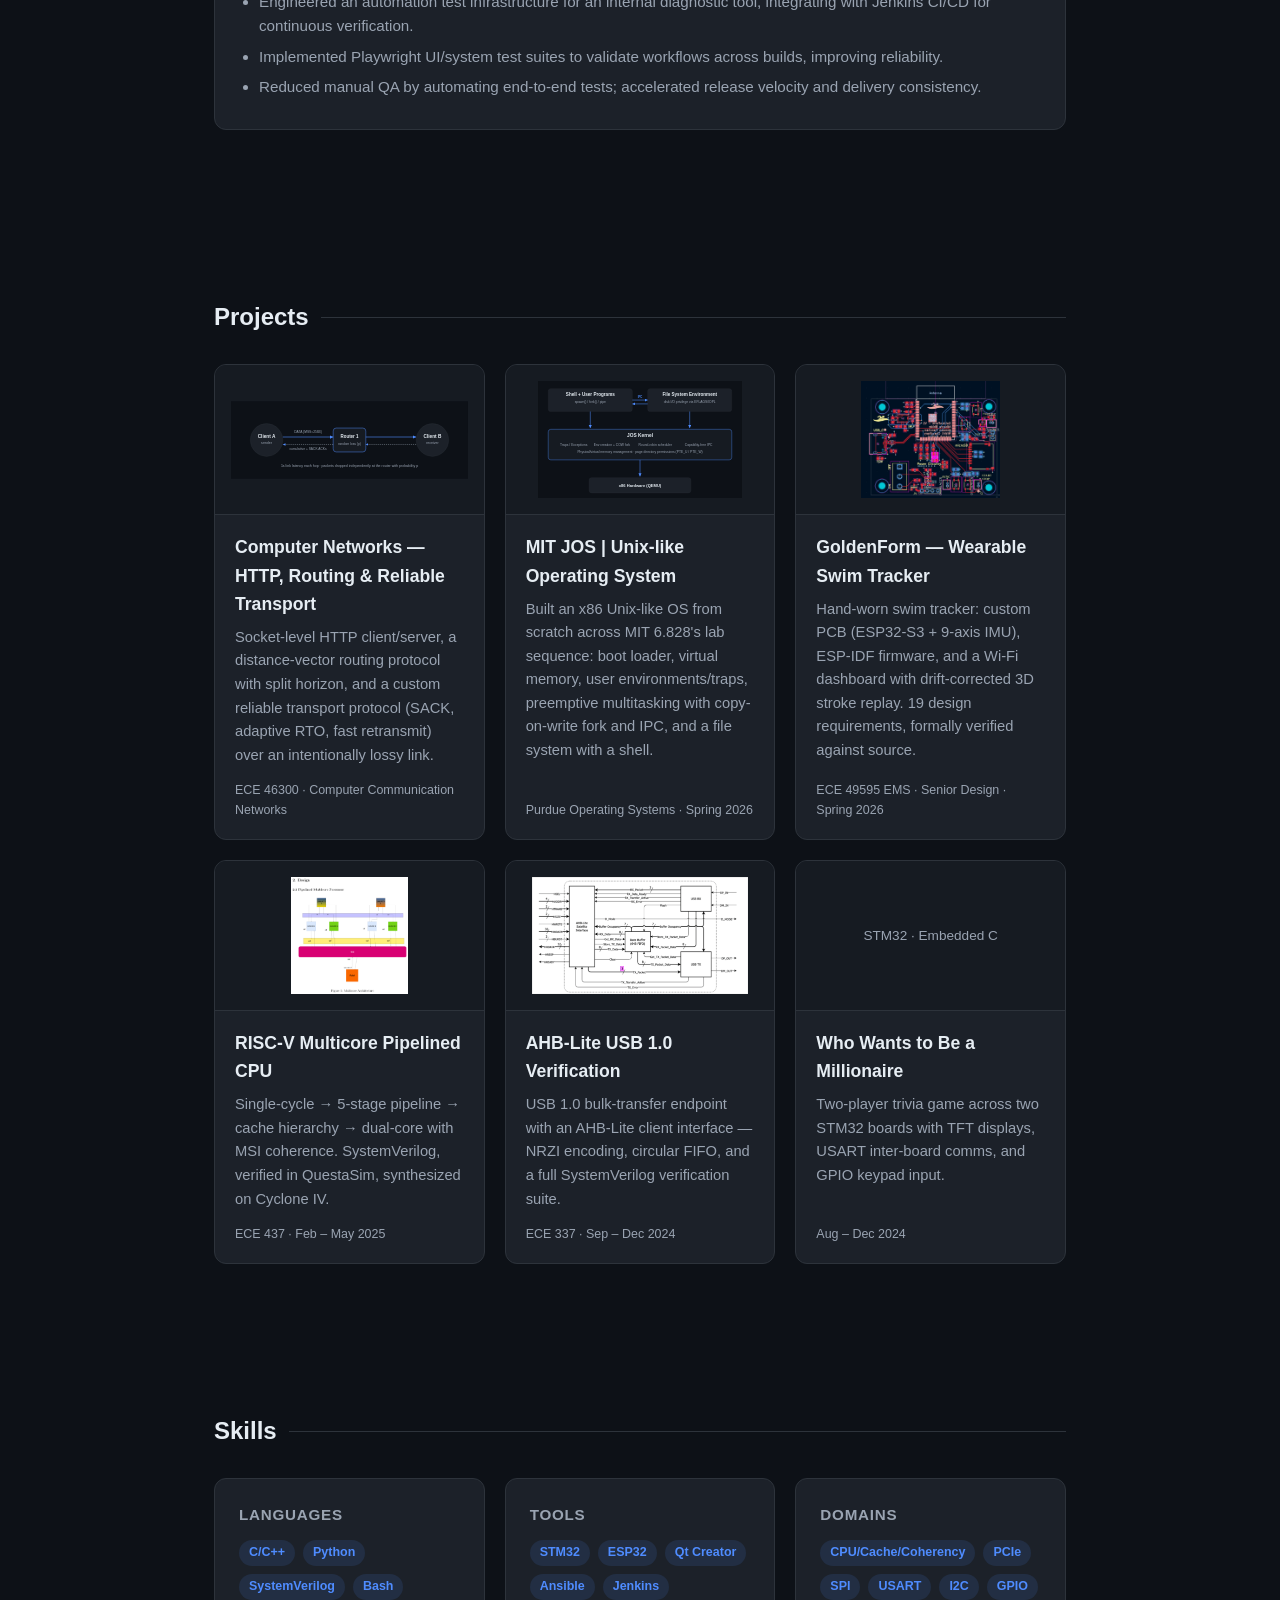
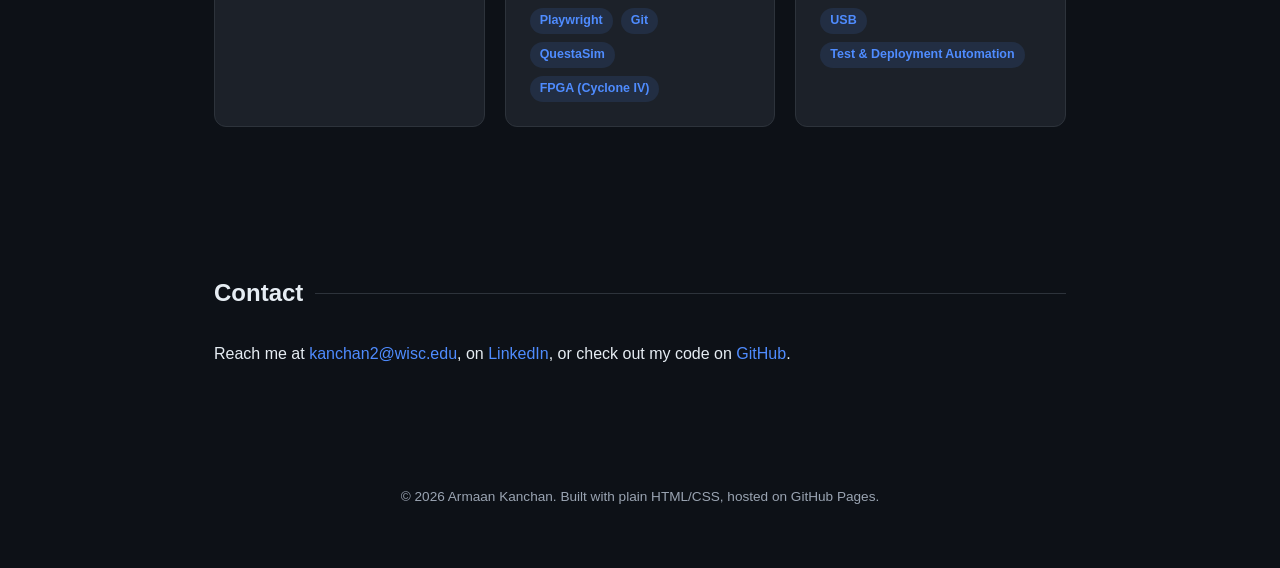
==== commit f4dc32df: "Add UW–Madison MS ECE and update contact email" ====
--- a/index.html
+++ b/index.html
@@ -4,7 +4,7 @@
 <meta charset="UTF-8">
 <meta name="viewport" content="width=device-width, initial-scale=1.0">
 <title>Armaan Kanchan — Computer Engineer</title>
-<meta name="description" content="Portfolio of Armaan Kanchan, Computer Engineering student at Purdue University.">
+<meta name="description" content="Portfolio of Armaan Kanchan, MS Electrical &amp; Computer Engineering student at the University of Wisconsin–Madison.">
 <link rel="stylesheet" href="assets/css/site.css">
 </head>
 <body>
@@ -27,14 +27,15 @@
     <img src="assets/img/profile.png" alt="Armaan Kanchan" class="avatar">
     <div class="hero-text">
       <h1>Armaan Kanchan</h1>
-      <div class="role">Computer Engineering @ Purdue University</div>
+      <div class="role">MS ECE @ University of Wisconsin–Madison</div>
       <p class="lead">
-        B.Eng. in Computer Engineering, Class of 2026. I work across low-level systems —
+        MS in Electrical &amp; Computer Engineering at UW–Madison, focusing on computer architecture
+        and embedded systems. B.Eng. in Computer Engineering from Purdue (2026). I work across low-level systems —
         CPU architecture, embedded systems, and test/deployment automation — with recent
         internships at SanDisk and Western Digital.
       </p>
       <div class="contact-row">
-        <a href="mailto:kanchan@purdue.edu">Email</a>
+        <a href="mailto:kanchan2@wisc.edu">Email</a>
         <a href="https://github.com/AK17111" target="_blank" rel="noopener">GitHub</a>
         <a href="https://www.linkedin.com/in/armaan-kanchan-b5a1b11b2" target="_blank" rel="noopener">LinkedIn</a>
         <a href="./resume.pdf" target="_blank" rel="noopener">Resume (PDF)</a>
@@ -45,6 +46,22 @@
 
 <section id="education">
   <h2 class="section-title">Education</h2>
+
+  <div class="card">
+    <div class="card-head">
+      <div class="card-head-main">
+        <div class="logo-badge" style="background:#c5050c;color:#fff;font-weight:800;font-size:1.3rem;font-family:Georgia,serif;" aria-label="University of Wisconsin–Madison">W</div>
+        <div>
+          <h3>University of Wisconsin–Madison</h3>
+          <div class="place">M.S. in Electrical &amp; Computer Engineering · Madison, WI</div>
+        </div>
+      </div>
+      <div class="dates">Fall 2026 – Present</div>
+    </div>
+    <ul>
+      <li>Computer Engineering focus: Computer Architecture and Embedded Systems</li>
+    </ul>
+  </div>
 
   <div class="card">
     <div class="card-head">
@@ -208,7 +225,7 @@
 <section id="contact">
   <h2 class="section-title">Contact</h2>
   <p>
-    Reach me at <a href="mailto:kanchan@purdue.edu">kanchan@purdue.edu</a>,
+    Reach me at <a href="mailto:kanchan2@wisc.edu">kanchan2@wisc.edu</a>,
     on <a href="https://www.linkedin.com/in/armaan-kanchan-b5a1b11b2" target="_blank" rel="noopener">LinkedIn</a>,
     or check out my code on <a href="https://github.com/AK17111" target="_blank" rel="noopener">GitHub</a>.
   </p>
